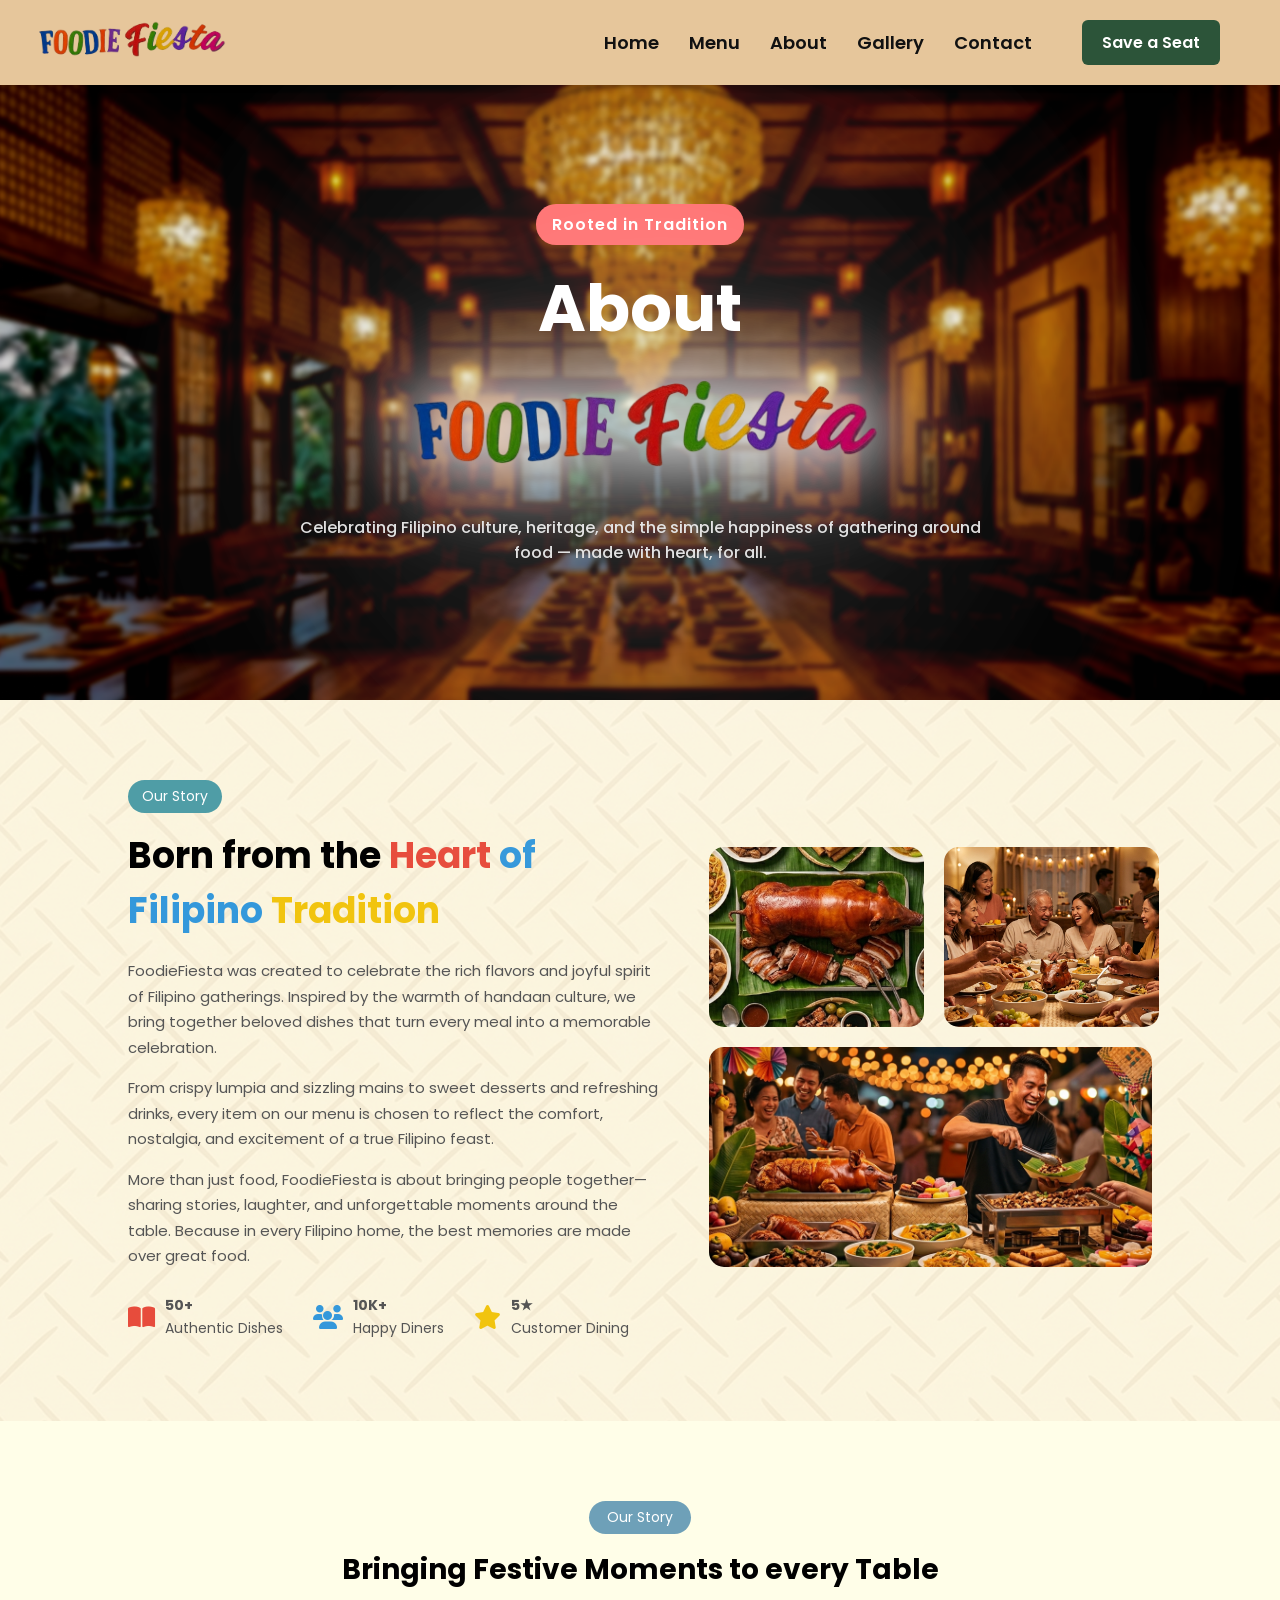
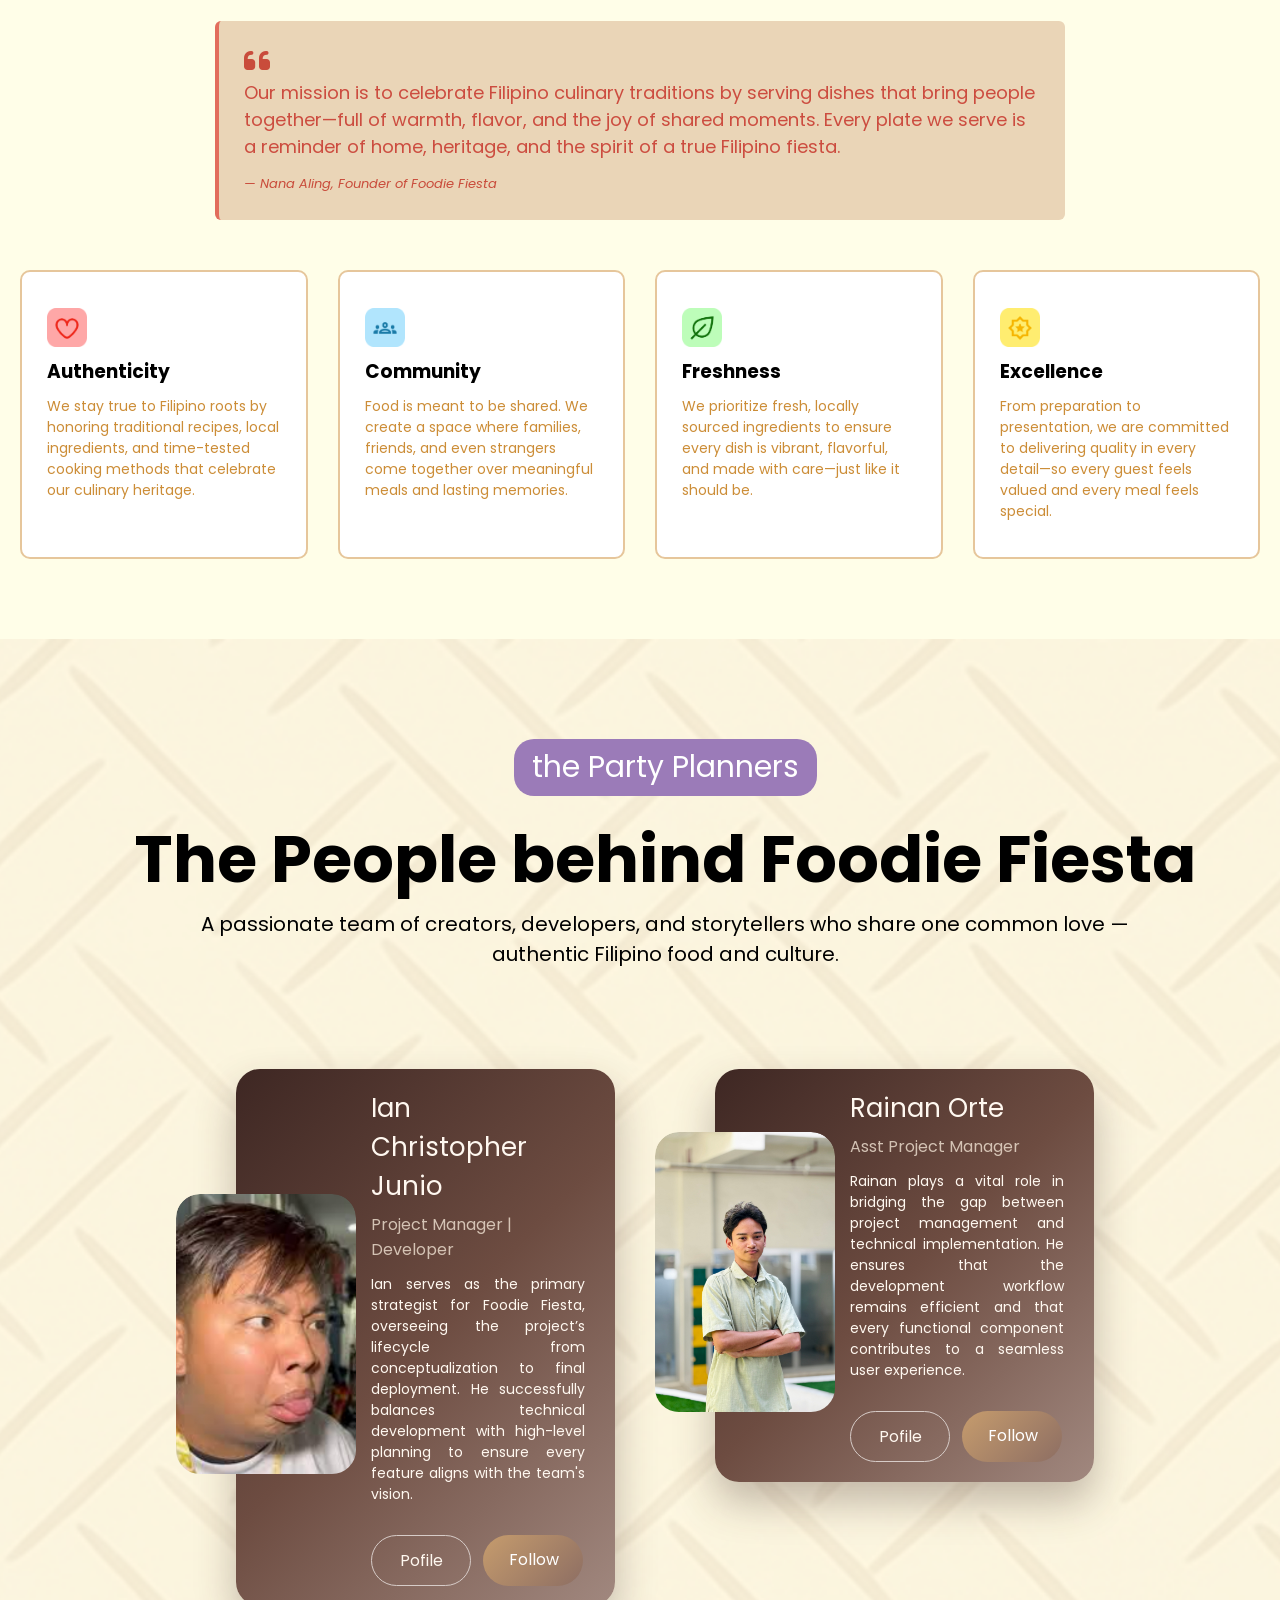
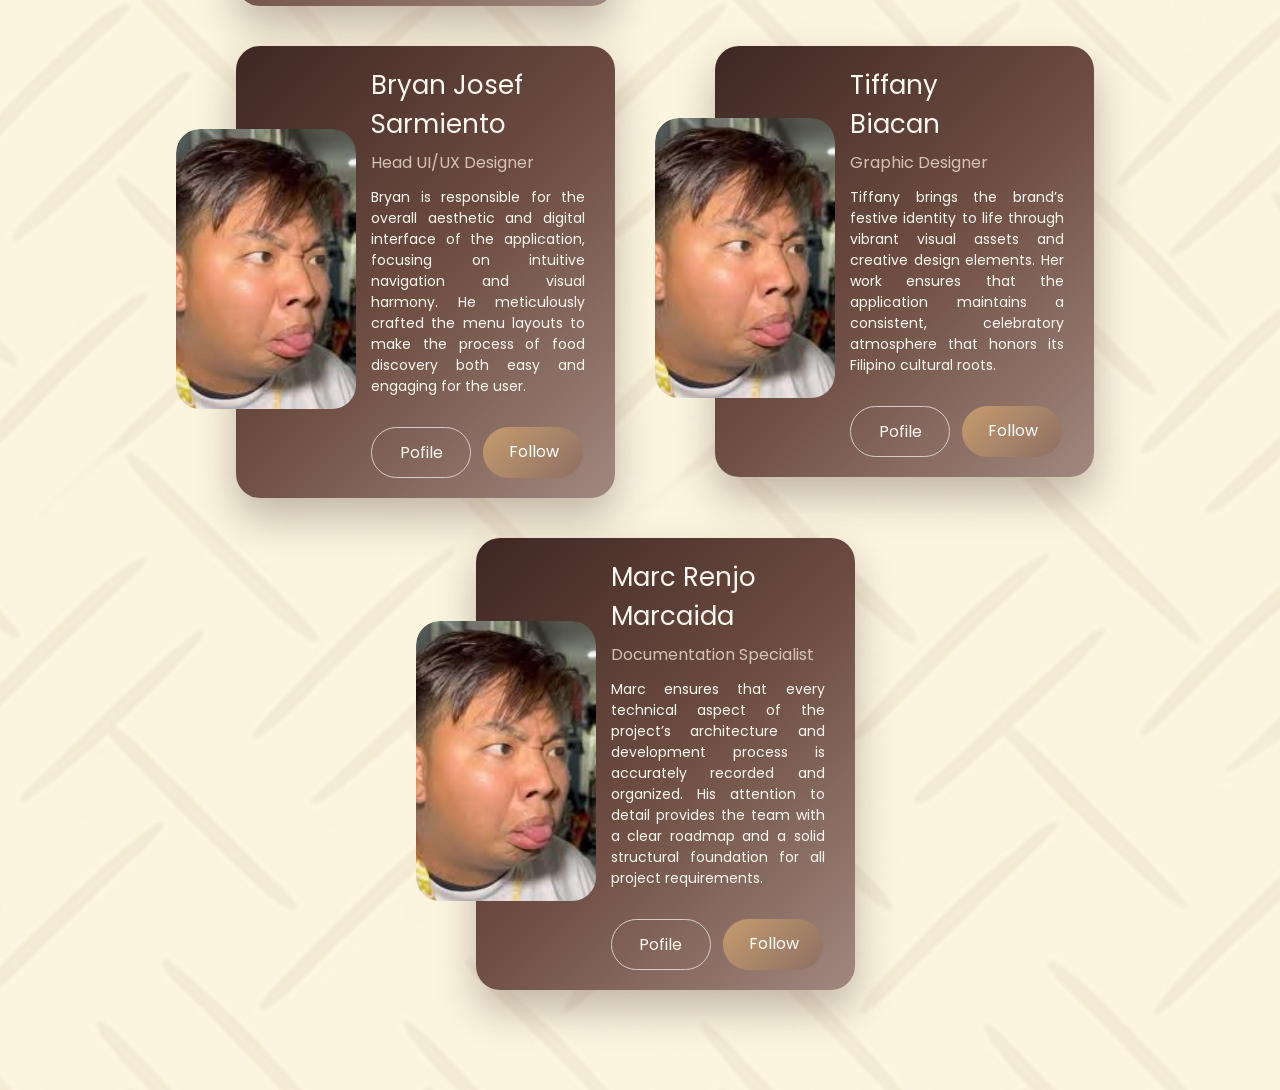
==== about.html @ 979d0d57 "add about section" ====
<!DOCTYPE html>
<html lang="en">
<head>
    <meta charset="UTF-8">
    <meta name="viewport" content="width=device-width, initial-scale=1.0">
    <link rel="stylesheet" href="styles.css">
    <link rel="stylesheet" href="about.css">
    <link href="https://fonts.googleapis.com/css2?family=Poppins:wght@400;600&display=swap" rel="stylesheet">
    <link rel="stylesheet" href="https://cdnjs.cloudflare.com/ajax/libs/font-awesome/6.5.0/css/all.min.css">
    <link rel="icon" type="image/png" href="assets/images/logo-icon.png">
    <title>About Us</title>
</head>
<body>

    <nav class="navbar">
        <div class="nav-container">

            <div class="nav-logo">
                <img src="assets/images/logo.png" alt="logo">
            </div>

            <input type="checkbox" id="menu-toggle-checkbox">
            <label for="menu-toggle-checkbox" class="menu-toggle"></label>

            <div class="nav-right">
                <ul class="nav-menu">
                    <li><a href="index.html#Home">Home</a></li>
                    <li><a href="index.html#Menu">Menu</a></li>
                    <li><a href="index.html#About">About</a></li>
                    <li><a href="index.html#Gallery">Gallery</a></li>
                    <li><a href="index.html#Reservation">Contact</a></li>
                </ul>

                <a href="#Reservation" class="nav-btn">Save a Seat</a>
            </div>

        </div>
    </nav>

    <section class="about-hero">
        <div class="about-hero-content">
            <span class="tag">Rooted in Tradition</span>
            <h1>About</h1>
            <img src="assets/images/logo.png" alt="Foodie Fiesta Logo">
            <p>
                Celebrating Filipino culture, heritage, and the simple happiness of gathering around food —
                made with heart, for all.
            </p>
        </div>
    </section>

    <section class="about-story">
            <div class="about-story-container">

                <div class="about-story-text">
                    <span class="about-story-badge">Our Story</span>
                    <h2>
                        Born from the 
                        <span class="red">Heart</span> 
                        <span class="blue">of Filipino</span> 
                        <span class="yellow">Tradition</span>
                    </h2>
                    <p>
                        FoodieFiesta was created to celebrate the rich flavors and joyful spirit of Filipino gatherings. Inspired by the warmth of handaan culture, we bring together beloved dishes that turn every meal into a memorable celebration.
                    </p>
                    <p>
                        From crispy lumpia and sizzling mains to sweet desserts and refreshing drinks, every item on our menu is chosen to reflect the comfort, nostalgia, and excitement of a true Filipino feast.
                    </p>
                    <p>
                        More than just food, FoodieFiesta is about bringing people together—sharing stories, laughter, and unforgettable moments around the table. Because in every Filipino home, the best memories are made over great food.
                    </p>
                    <div class="about-story-icon">

                        <div class="icon1">
                            <i class="fa-solid fa-book-open"></i>
                            <p><span>50+</span> Authentic Dishes</p>
                        </div>

                        <div class="icon2">
                            <i class="fa-solid fa-users"></i>
                            <p><span>10K+</span> Happy Diners</p>
                        </div>

                        <div class="icon3">
                            <i class="fa-solid fa-star"></i>
                            <p><span>5★</span> Customer Dining</p>
                        </div>
                    </div>
                </div>
                <div class="about-story-images">
                    <div class="img-top">
                        <img src="assets/images/about/about1.png" alt="About Image 1">
                        <img src="assets/images/about/about2.png" alt="About Image 2">
                    </div>

                    <div class="img-bottom">
                        <img src="assets/images/about/about3.png" alt="About Image 3">
                    </div>
                </div>

            </div>
        </section>


    <section class="about-mission">
        <div class="mission-container">
            <span class="mission-badge">Our Story</span>
            <h1>Bringing Festive Moments to every Table</h1>

            <div class="mission-quote">
                <i class="fa-solid fa-quote-left quote-icon"></i>
                <p>
                    Our mission is to celebrate Filipino culinary traditions by serving dishes that bring people together—full of warmth, flavor, and the joy of shared moments. Every plate we serve is a reminder of home, heritage, and the spirit of a true Filipino fiesta.
                </p>
                <span>— Nana Aling, Founder of Foodie Fiesta</span>
            </div>

            <div class="mission-box-container">
                <div class="mission-box">
                    <div> <img src="assets/images/about/learn_more/Heart-Icon.png" alt=""></div>
                    <h3>Authenticity</h3>
                    <p>We stay true to Filipino roots by honoring traditional recipes, local ingredients, and time-tested cooking methods that celebrate our culinary heritage.</p>
                </div>

                <div class="mission-box"> 
                    <div> <img src="assets/images/about/learn_more/CommunityIcon.png" alt=""></div>
                    <h3>Community</h3>
                    <p>Food is meant to be shared. We create a space where families, friends, and even strangers come together over meaningful meals and lasting memories.</p>
                </div>

                <div class="mission-box">
                    <div> <img src="assets/images/about/learn_more/FreshnessIcon.png" alt=""></div>
                    <h3>Freshness</h3>
                    <p>We prioritize fresh, locally sourced ingredients to ensure every dish is vibrant, flavorful, and made with care—just like it should be.</p>
                </div>

                <div class="mission-box">
                    <div> <img src="assets/images/about/learn_more/ExcellenceIcon.png" alt=""></div>
                    <h3>Excellence</h3>
                    <p>From preparation to presentation, we are committed to delivering quality in every detail—so every guest feels valued and every meal feels special.</p>
                </div>
            </div>
        </div>
    </section>


    <section class="team">
        <div class="team-container">
            <span class="team-tag">the Party Planners</span>
            <h1>The People behind Foodie Fiesta</h1>
            <p>A passionate team of creators, developers, and storytellers who share one common love — authentic Filipino food and culture.</p>
        </div>
        <div class="team-card-container">
            <div class="card">
                <div class="img-container">
                    <img src="assets/images/about/team/haha.png" alt="">
                </div>

                <div class="card-content">
                    <h2>Ian Christopher Junio</h2>
                    <h3>Project Manager | Developer</h3>
                    <p>
                        Ian serves as the primary strategist for Foodie Fiesta, overseeing the project’s lifecycle from conceptualization to final deployment. He successfully balances technical development with high-level planning to ensure every feature aligns with the team's vision.
                    </p>
                    <div class="buttons">
                        <a href="https://whoisiyann.github.io/Portfolio/" target="_blank">Pofile</a>
                        <a href="https://www.facebook.com/whoisiyann" target="_blank" class="primary">Follow</a>
                    </div>
                </div>
            </div>
            
            <div class="card">
                <div class="img-container">
                    <img src="assets/images/about/team/rainan.jpg" alt="">
                </div> 

                <div class="card-content">
                    <h2>Rainan Orte</h2>
                    <h3>Asst Project Manager </h3>
                    <p>
                        Rainan plays a vital role in bridging the gap between project management and technical implementation. He ensures that the development workflow remains efficient and that every functional component contributes to a seamless user experience.
                    </p>
                    <div class="buttons">
                        <a href="https://nanduck55.github.io/" target="_blank">Pofile</a>
                        <a href="https://www.facebook.com/rainan.orte.55" target="_blank" class="primary">Follow</a>
                    </div>
                </div>
            </div>

            <div class="card">
                <div class="img-container">
                    <img src="assets/images/about/team/haha.png" alt="">
                </div>

                <div class="card-content">
                    <h2>Bryan Josef Sarmiento</h2>
                    <h3>Head UI/UX Designer</h3>
                    <p>
                        Bryan is responsible for the overall aesthetic and digital interface of the application, focusing on intuitive navigation and visual harmony. He meticulously crafted the menu layouts to make the process of food discovery both easy and engaging for the user.
                    </p>
                    <div class="buttons">
                        <a href="">Pofile</a>
                        <a href="" class="primary">Follow</a>
                    </div>
                </div>
            </div>

            <div class="card">
                <div class="img-container">
                    <img src="assets/images/about/team/haha.png" alt="">
                </div>

                <div class="card-content">
                    <h2>Tiffany Biacan</h2>
                    <h3>Graphic Designer</h3>
                    <p>
                        Tiffany brings the brand’s festive identity to life through vibrant visual assets and creative design elements. Her work ensures that the application maintains a consistent, celebratory atmosphere that honors its Filipino cultural roots.
                    </p>
                    <div class="buttons">
                        <a href="">Pofile</a>
                        <a href="" class="primary">Follow</a>
                    </div>
                </div>
            </div>

            <div class="card">
                <div class="img-container">
                    <img src="assets/images/about/team/haha.png" alt="">
                </div>

                <div class="card-content">
                    <h2>Marc Renjo Marcaida</h2>
                    <h3>Documentation Specialist</h3>
                    <p>
                        Marc ensures that every technical aspect of the project’s architecture and development process is accurately recorded and organized. His attention to detail provides the team with a clear roadmap and a solid structural foundation for all project requirements.
                    </p>
                    <div class="buttons">
                        <a href="https://rnjwuu.github.io/Portfolio/" target="_blank">Pofile</a>
                        <a href="https://www.facebook.com/rnjwuu" target="_blank" class="primary">Follow</a>
                    </div>
                </div>
            </div>
        </div>
    </section>










</body>
</html>
---- styles.css ----
html {
    scroll-behavior: smooth;
}
section {
    scroll-margin-top: 80px; 
}

*{
    margin: 0;
    padding: 0;
    box-sizing: border-box;
    font-family: "Poppins", sans-serif;
}

body{
    background-color: #FFFEE8;
    padding-top: 70px;
    scroll-padding-top: 70px;
}
/* ---------------------------------------------- NAV */
.navbar{
    position: fixed;
    top: 0;
    left: 0;
    width: 100%;
    z-index: 1000;
    background-color: #E6C69B;
    display: flex;
    justify-content: space-between;
    align-items: center;
    padding: 20px 60px;
    box-shadow: 0 2px 6px rgba(0,0,0,0.1);
}

.nav-container {
    display: flex;
    justify-content: space-between;
    align-items: center;
    width: 100%;
    padding: 0 0 0 20px;
}

.nav-logo img {
    width: 200px;
    height: auto; 
    margin-left: -50px; 
}
.nav-right{
    display:flex;
    align-items:center;
    gap: 50px;
    margin-right: 0;
}   

.nav-menu{
    display:flex;
    list-style:none;
    gap:30px;
    margin:0;
    padding:0;
}

.nav-menu a{
    color: #111;
    font-size: large;
    font-weight: 600;
    text-decoration: none;
    padding-bottom: 4px;
    position: relative;
    transition: color 0.3s ease;
}

.nav-menu a::after {
    content: "";
    position: absolute;
    left: 0;
    bottom: 0;
    width: 100%;
    height: 5px; 
    background-color: green;
    border-radius: 5px;
    transform: scaleX(0);
    transform-origin: center;
    transition: transform 0.3s ease;
}

.nav-menu a:hover::after {
    transform: scaleX(1);
}


.nav-menu a:hover{
    color: #111;
}

.nav-btn{
    padding: 10px 20px;
    background: #2C5439;
    color: white;
    text-decoration: none;
    border-radius: 6px;
    font-weight: 600;
}

.nav-btn:hover{
    background:#1f3b29;
    transform:scale(1.05);
    transition: all 0.3s ease;
}


#menu-toggle-checkbox {
    display: none;
}

.close-btn {
    display: none;
}

.menu-toggle {
    display: none;
    font-size: 28px;
    cursor: pointer;
}

/* ---------------------------------------------- HERO SECTION*/

.hero{
    height:100vh;
    background-image: url("assets/images/hero_image.png");
    background-size:cover;
    background-position:center;

    display:flex;
    align-items:center;
    justify-content:flex-start;

    padding-left:80px;
    color:#111;
}

.hero-content{
    max-width:750px;
}

.hero h1{
    color: #4D372F;
    font-size:65px;
    margin-bottom:20px;
}

.hero p{
    color: #4D372F;
    font-size:25px;
    margin-bottom:30px;
    font-weight: 600;
}

.hero-btn{
    font-size:25px;
    padding:12px 30px;
    background:#2C5439;
    color:white;
    text-decoration:none;
    border-radius:10px;
    font-weight:600;
    display:inline-flex;
    align-items:center;
    gap:8px;
    transition: all 0.3s ease;
}

.hero-btn:hover{
    background:#1f3b29;
    transform: translateY(-4px);
    box-shadow: 0 6px 12px rgba(0,0,0,0.15);
}


.hero-btn1{
    font-size:25px;
    padding:12px 30px;
    background: transparent;
    color: #2C5439;
    border: 2px solid #2C5439;
    border-radius: 10px;
    font-weight:600;
    text-decoration:none;
    display:inline-flex;
    align-items:center;
    gap:8px;
    transition: all 0.4s ease;
    margin-left:15px; 
}

.hero-btn1:hover{
    background: rgba(255, 255, 255, 0.35);         
    color: #2C5439;
    box-shadow: 0 4px 12px rgba(0,0,0,0.1);
}


/* ---------------------------------------------- MENU SECTION*/
.menu-heading {
    font-size: 65px;
    text-align: center;
    margin-bottom: 10px;
    color: #4D372F;
}

.menu-des {
    font-size: 25px;
    text-align: center;
    margin-bottom: 40px;
    color: #4D372F;
    font-weight: 600;
}

.menu-content {
    display: flex;
    justify-content: center;
    align-items: center;
    height: auto;
    margin: 30px 0 25px 0;
    gap: 30px;
}

.menu-item {
    grid-template-columns: repeat(4, 1fr);
    gap: 25px;
}

.food-card {
    background-color: #F6E7C0;
    width: 100%;
    max-width: 400px;
    border-radius: 20px;
    overflow: hidden;
    box-shadow: 0 8px 16px rgba(0, 0, 0, 0.1);

    transition: transform 0.35s ease, box-shadow 0.35s ease;
}

.food-card:hover {
    transform: translateY(-10px);
    box-shadow: 0 12px 24px rgba(0, 0, 0, 0.2);
}

.food-image {
    overflow: hidden;
}

.food-image img {
    width: 100%;
    height: 250px;
    object-fit: cover;

    transition: transform 0.35s ease;
}

.food-card:hover .food-image img {
    transform: scale(1.05);
}


.food-content {
    padding: 0 20px 20px;
    color: #000000;
}

.food-name {
    font-size: 28px;
    font-weight: bold;
    margin: 5px 0;
}

.food-price {
    font-size: 22px;
    font-weight: 600;
    margin: 0;
}

.food-serving {
    font-size: 16px;
    margin: 0;
    font-weight: 500;
    line-height: 0.8;
}

.food-note {
    font-size: 13px;
    color: #444444;
    margin: 5px 0  5px;
    font-style: italic;
}

.food-description {
    font-size: 16px;
    line-height: 1.5;
    margin: 0 0 5px 0;
}

.food-allergens,
.food-places {
    margin-bottom: 20px;
}

.food-allergens {
    line-height: 0.5;
}

.food-allergens h3,
.food-places h3 {
    font-size: 16px;
    font-weight: bold;
    margin: 15px 0;
}

.food-allergens p,
.food-places p {
    font-size: 15px;
}

.food-places p {
    display: flex;
    align-items: flex-start;
    gap: 8px;
    margin-bottom: 8px;
}

.food-places i {
    color: #D9534F;
    margin-top: 4px;
    font-size: 14px;
}

.order-btn {
    width: 100%;
    background-color: #2C5439;
    color: white;
    border: none;
    padding: 12px;
    border-radius: 10px;
    font-size: 18px;
    font-weight: bold;
    cursor: pointer;
    transition: background-color 0.3s ease;
}

.order-btn:hover {
    background-color: #23432d;
}

.food-content  i {
    margin-left: 10px;
}

.menu-tabs input {
    display: none;
}

.menu-buttons {
    display: flex;
    justify-content: center;
    gap: 30px;
    margin-bottom: 0px;
}

.menu-buttons label {
    padding: 10px 20px;
    width: 300px;
    font-size: 30px;
    text-align: center;
    background: #eee;
    cursor: pointer;
    border-radius: 10px;
    font-weight: 600;
    border :1px solid #000000;
}

.menu-buttons label:hover {
    background: #ddd;
}

/* ACTIVE BUTTON */
#pika:checked ~ .menu-buttons label[for="pika"] {
    color: black;
    background-image: url("assets/images/menu-btn-bg/pika-pika-btn-bg.png");
    background-size: cover;  
    border: none; 
}
#main:checked ~ .menu-buttons label[for="main"] {
    color: black;
    background-image: url("assets/images/menu-btn-bg/main-course-btn-bg.png");
    background-size: cover;
    border: none; 
}

#dessert:checked ~ .menu-buttons label[for="dessert"] {
    color: black;
    background-image: url("assets/images/menu-btn-bg/desserts-btn-bg.png");
    background-size: cover;
    border: none; 
}


#drinks:checked ~ .menu-buttons label[for="drinks"] {
    color: black;
    background-image: url("assets/images/menu-btn-bg/drinks-btn-bg.png");
    background-size: cover;
    border: none;    
}

.menu-item {
    display: none;
}

/* SHOW ACTIVE */
#pika:checked ~ .menu-content .pika,
#main:checked ~ .menu-content .main,
#dessert:checked ~ .menu-content .dessert,
#drinks:checked ~ .menu-content .drinks {
    display: grid;
}

.view-menu-btn {
    display: block;
    margin: 0px auto 0;
    padding: 12px 30px;
    background: transparent;
    color: rgb(8, 8, 8);
    text-decoration: none;
    border-radius: 20px;
    font-weight: 600;
    font-size: 18px;
    transition: all 0.3s ease;
}

.view-menu-btn:hover {
    background: rgba(0, 0, 0, 0.788);         
    color: #ffffff;
    box-shadow: 0 4px 12px rgba(0,0,0,0.1);
}



/* ---------------------------------------------- PACKAGES SECTION*/

.packages {
    text-align: center;
    padding: 40px 20px;
    background-color: #5B401E;
    margin-top: 30px;

    position: relative;
    overflow: hidden;
}


.flag {
    position: absolute;
    top: 0;
    left: 50%;
    transform: translateX(-50%);
    z-index: 0;
    pointer-events: none;
}
.flag img {
    width: 2200px;
    height: auto;
}


.packages-heading {
    font-size: 65px;
    text-align: center;
    margin: 100px 0 0 0;
    color: #fff;
}

.packages-description {
    font-size: 25px;
    text-align: center;
    margin: 0 0 40px 0;
    color: #fff;
    font-weight: 500;
}

.packages-container {
    display: flex;
    justify-content: center;
    gap: 25px;
    flex-wrap: wrap;
    padding-bottom: 50px;
}


.packages-card {
    background: #F6E7C0;
    width: 500px;
    height: 780px;
    border-radius: 12px;
    overflow: hidden;
    box-shadow: 0 4px 15px rgba(0,0,0,0.1);
    transition: 0.3s;

    display: flex;
    flex-direction: column;
}

.packages-card:hover {
    transform: translateY(-5px);
}

.packages-image {
    overflow: hidden;
}

.packages-image img {
    width: 100%;
    height: 250px;
    object-fit: cover;
    transition: transform 0.4s ease;
}


.packages-card:hover .packages-image img {
    transform: scale(1.1);
}


.packages-content {
    padding: 10px 20px 20px 20px;
    text-align: left;
    color: black;

    display: flex;
    flex-direction: column;
    flex-grow: 1; 
}

.packages-name {
    font-size: 22px;
    margin:  0;
}

.packages-tag {
    font-size: 14px;
    color: #4E4E4E;
    margin-top: 0;
    margin-bottom: 10px;
}


.packages-features {
    list-style: none;
    padding: 0;
    margin-bottom: 15px;
    margin-top: 0;
    font-size: 15px;
}

.packages-features li {
    margin-bottom: 0px;

}

.packages-price {
    font-size: 22px;
    font-weight: bold;
    color: black;
    margin: 0;
}

.packages-note {
    font-size: 12px;
    color: #4E4E4E;
    margin-top: 0;
}

.inclusions-title {
    font-weight: bold;
    margin-top: 15px;
    margin-bottom: 0;
}

.inclusions-list {
    padding-left: 18px;
    font-size: 14px;
    margin-top: 5px;
}

.order-btn {
    width: 100%;
    padding: 12px;
    background: #2C5439;
    color: white;
    border: none;
    border-radius: 8px;
    margin-top: auto;
    cursor: pointer;
    font-size: 18px;
    font-weight: bold;
    transition: 0.3s;
}

.order-btn:hover {
    background: #23432d;
}

.order-btn i {
    margin-left: 8px;
}




/* ================= MOBILE RESPONSIVE PACKAGES ================= */
@media (max-width: 768px) {

    .packages {
        padding: 40px 15px;
    }

    .flag img {
        width: 700px;
        height: auto;
    }

    .packages-heading {
        font-size: 32px;
        margin-top: 20px;
        text-align: center;
    }

    .packages-description {
        font-size: 16px;
        text-align: center;
        padding: 0 10px;
    }

    /* STACK CARDS */
    .packages-container {
        flex-direction: column;
        align-items: center;
        gap: 20px;
    }

    /* CARD FIX */
    .packages-card {
        width: 100%;
        max-width: auto;
        height: auto; /* IMPORTANT */
    }

    /* IMAGE */
    .packages-image img {
        height: 200px;
    }

    /* TEXT SCALE DOWN */
    .packages-name {
        font-size: 22px;
        text-align: left;
    }

    .packages-tag {
        font-size: 13px;
        text-align: left;
    }

    .packages-price {
        font-size: 20px;
        text-align: left;
    }

    .packages-note {
        text-align: left;
    }

    .inclusions-title {
        text-align: left;
    }

    .packages-features {
        font-size: 14px;
        text-align: left;
    }

    .inclusions-list {
        font-size: 13px;
    }

    .order-btn {
        font-size: 10px;
        margin-top: 10px;
    }
}














/* ---------------------------------------------- ABOUT SECTION*/

.about {
    background: #f5ecd7;
    padding: 120px 10%;
    background-image: url('assets/images/about/Banig.png');
}

.about-container {
    display: flex;
    align-items: center;
    justify-content: space-between;
    gap: 40px;
}

/* LEFT SIDE */
.about-text {
    flex: 1;
}

.about-badge {
    background: #6ea4b4;
    color: white;
    padding: 6px 12px;
    border-radius: 20px;
    font-size: 14px;
}

.about-text h2 {
    font-size: 40px;
    margin: 20px 0;
    color: #4D372F;
}

.about-text p {
    font-size: 18px;
    line-height: 1.6;
    margin-bottom: 15px;
    color: #000000;
}


.about-btn {
    display: inline-flex;
    align-items: center;
    justify-content: left;
    gap: 10px;

    width: 290px;
    padding: 15px 40px;
    font-weight: 600;

    border: 2px solid black;
    border-radius: 30px;

    background: transparent;
    color: black;
    text-decoration: none;

    transition: 0.3s ease;
}

.about-btn:hover {
    background: black;
    color: white;
}

.about-btn a {
    color: rgb(0, 0, 0);
    font-size: 20px;
    font-weight: 600;
    text-decoration: none;
}

.about-btn:hover a {
    color: white;
}

.about-btn i {
    margin-left: 10px;
    transition: transform 0.3s ease;
}

.about-btn:hover i {
    transform: translateX(8px);
}


/* RIGHT SIDE */
.about-images {
    flex: 1;
    display: flex;
    flex-direction: column;
    gap: 15px;
}

.img-top {
    display: flex;
    gap: 15px;
}

.img-top img {
    width: 49%;
    border-radius: 12px;
    object-fit: cover;
    transition: transform 0.4s ease;
}

.img-top img:hover {
    transform: scale(1.05);
}

.img-bottom img {
    width: 100%;
    height: 300px;
    border-radius: 12px;
    object-fit: cover;
    transition: transform 0.4s ease;
}

.img-bottom img:hover {
    transform: scale(1.05);
}




/* ---------------------------------------------- GALLERY SECTION*/

.gallery {
    background-color: #523524;
    padding-top: 100px;
}

.gallery-container {
    display: flex;
    flex-direction: column;
    justify-content: center;
    align-items: center;
    text-align: center;

    max-width: 1800px;   /* limit width */
    width: 100%;
    margin: 0 auto;      /* center */
    padding: 0 20px;     /* space sa sides para hindi dikit */
}

.gallery-heading {
    font-size: 65px;
    color: white;
    margin-bottom: 20px;
}

.gallery-description {
    font-size: 20px;
    color: white;
    max-width: 600px;
    margin-bottom: 40px;
}

.gallery-container .box {
    display: flex;
    flex-direction: row;

        justify-content: center; /* instead of space-between */
    gap: 20px;               /* spacing between columns */
    width: 100%;
}

.gallery-container .box .dream {
    display: flex;
    flex-direction: column;
    width: 32.5%;
}

.gallery-container .box .dream img {
    width: 100%;
    padding-bottom: 15px;
    border-radius: 5px;
}


.gallery-btn {
    margin: 40px 0 70px 0;
    background: transparent;
    padding: 15px 40px;
    border: solid 2px white;
    border-radius: 30px;
    transition: all 0.3s ease;
}

.gallery-btn:hover {
    background:#1f3b29;
    transform: translateY(-4px);
    box-shadow: 0 6px 12px rgba(0,0,0,0.15);
}

.gallery-btn a {
    color: white;
    font-size: 1.2rem;
    font-weight: 600;
    text-decoration: none;
}
.gallery-btn i {
    padding-right: 10px;
}

.img-box {
    position: relative;
    overflow: hidden;
    border-radius: 5px;
    margin-bottom: 15px;
}

.img-box img {
    width: 100%;
    display: block;
    transition: transform 0.4s ease;
}

.img-box:hover img {
    transform: scale(1.1);
    filter: blur(1px);
}

.overlay {
    position: absolute;
    bottom: 0;
    left: 0;
    width: 100%;
    
    color: white;
    text-align: left;
    padding: 0 0 20px 30px;
    font-size: 18px;
    font-weight: 600;

    opacity: 0;
    transition: opacity 0.3s ease;

    z-index: 2;
}

.img-box:hover .overlay {
    opacity: 1;
}








/* ---------------------------------------------- RESERVATION SECTION*/

.reservation-section{
    display: flex;
    gap: 40px;
    padding: 60px;
    align-items: flex-start;
}

/* LEFT SIDE */
.form-box{
    flex: 1;
}

.tag{
    color: #ff5a3c;
    font-size: 15px;
    font-weight: 600;
    letter-spacing: 1px;
}

.form-box h1{
    font-size: 42px;
    margin: 10px 0;
}

.subtitle{
    color: #666;
    font-weight: 600;
    margin-bottom: 25px;
}

/* form */
form{
    display: flex;
    flex-direction: column;
    gap: 15px;
}

.row{
    display: flex;
    gap: 15px;
}

input, textarea{
    width: 100%;
    padding: 14px;
    border: 1px solid #ddd;
    border-radius: 10px;
    outline: none;
}

textarea{
    height: 120px;
    resize: none;
}

.reservation-btn{
    margin-top: 10px;
    padding: 15px;
    border: none;
    border-radius: 50px;
    background: #2C5439;
    font-size: large;
    color: white;
    font-weight: 600;
    cursor: pointer;
    transition: 0.3s;
}

.reservation-btn:hover{
    transform: translateY(-3px);
}

/* RIGHT SIDE */
.info-box{
    flex: 1;
    background: white;
    border-radius: 20px;
    overflow: hidden;
    box-shadow: 0 10px 25px rgba(0,0,0,0.1);
}

.image-box img{
    width: 100%;
    height: 220px;
    object-fit: cover;
}

.info-content{
    padding: 20px;
}

.info-content h2{
    margin-bottom: 15px;
}

.info-item{
    margin-bottom: 15px;
}

.info-item h3{
    font-size: 18px;
    margin-bottom: 5px;
}

.info-item p{
    font-size: 15px;
    color: #555;
}

.info-item i {
    color: rgb(189, 42, 42);
    font-size: 20px;
    margin-right: 8px;
}

.highlight{
    color: #e07a5f;
    font-weight: 600;
}




/* ---------------------------------------------- FOOTER SECTION*/
.site-footer {
    background: #3f2d16;
    color: #f1e4cc;
    padding: 60px 80px 20px;
}

.footer-container {
    display: grid;
    grid-template-columns: repeat(4, 1fr);
    gap: 40px;
}

.footer-column img {
    width: 200px;
    height: auto;
}

.footer-column h2{
    font-size: 18px;
    color: #fff;
    margin: 0;
}

.footer-column p {
    font-size: 14px;
    margin: 15px 0;
    line-height: 1.6;
    color: #fff;
}

.footer-column i {
    padding-right: 10px;
}

.footer-column h3 {
    font-size: 18px;
    letter-spacing: 1px;
    margin-bottom: 15px;
    color: #fff;
}

.footer-column ul {
    list-style: none;
    padding: 0;
}

.footer-column ul li {
    margin-bottom: 10px;
}

.footer-column ul li a {
    text-decoration: none;
    color: #fff;
    transition: 0.3s;
}

.footer-column ul li a:hover {
    color: #ffd88b;
    padding-left: 5px;
}



/* BRAND */
.brand h2 {
    font-size: 22px;
    color: #fff;
}

.logo-dot {
    color: #ff3b30;
    margin-right: 8px;
}

.brand p {
    font-size: 14px;
    margin: 15px 0;
    line-height: 1.6;
}

/* SOCIAL */
.social-links {
    display: flex;
    gap: 12px;
    align-items: center;
}

.social-links a {
    color: #f1e4cc;
    background: rgba(255,255,255,0.1);
    padding: 5px 5px 5px 15px;
    border-radius: 8px;
    font-size: 25px;
    display: inline-block;
    transition: transform 0.3s ease;
}

.social-links a:hover {
    background: rgba(255,255,255,0.25);
    transform: translateY(-8px);
}

.subscribe-box {
    display: flex;
    margin-top: 10px;
}

.subscribe-box input {
    flex: 1;
    padding: 10px;
    border-radius: 20px;
    border: 1px solid #fff;
    background: transparent; 
    color: #fff;
    outline: none;
    
}

.subscribe-box input::placeholder {
    color: rgba(255, 255, 255, 0.7);
}


.subscribe-box .footer-btn {
    padding: 10px 20px;
    margin-left: 10px;
    border: none;
    background: #2C5439;
    color: white;
    border-radius: 20px;
    cursor: pointer;
}

.subscribe-box .footer-btn:hover {
    background: #e22d23;
}

/* BOTTOM */
.footer-bottom {
    margin-top: 50px;
    padding-top: 20px;
    border-top: 1px solid rgba(255,255,255,0.3);

    display: flex;
    justify-content: space-between;
    align-items: center;

    font-size: 14px;
    color: #fff;
}

.footer-links {
    display: flex;
    gap: 20px;
}

.footer-links a {
    text-decoration: none;
    color: #fff;
    opacity: 0.8;
    transition: 0.3s;
}

.footer-links a:hover {
    opacity: 1;
    text-decoration: underline;
}


.back-to-top-btn {
    margin-top: 30px;
    background-color: transparent;
    color: #f1e4cc;
    border: 2px solid #f1e4cc;
    padding: 12px 24px;
    border-radius: 50px;
    cursor: pointer;
    font-weight: 600;
    font-size: 16px;
    transition: all 0.3s ease;
    display: flex;
    align-items: center;
    gap: 8px;
}

.back-to-top-btn:hover {
    background-color: rgba(241, 228, 204, 0.1);
    border-color: #fff;
    color: #fff;
    transform: translateY(-3px);
}







@media (max-width: 768px) {

/* --------------------------- NAV MOBILE --------------------------- */

    .menu-toggle {
        position: fixed;
        top: 25px;
        right: 20px;
        display: block;
        font-size: 28px;
        cursor: pointer;
        z-index: 1500;
        color: #2C5439;
        user-select: none;
    }


    .menu-toggle::before {
        content: "☰";
        display: inline-block;
        transition: transform 0.3s ease;
    }

    #menu-toggle-checkbox:checked + .menu-toggle::before {
        content: "✕";
        transform: rotate(180deg);
    }


    .nav-logo {
        margin-left: 40px;
    }


    .navbar {
        padding: 20px 20px;
    }

    .nav-container {
        padding: 0 0px;
    }
        
    .nav-right {
        position: fixed;
        top: 0;
        right: -100%;
        width: 80%;
        height: 100vh;
        background: #E6C69B;
        border: solid 1px #242424;
        flex-direction: column;
        align-items: flex-start;
        padding: 30px 20px;
        gap: 20px;
        transition: right 0.3s ease;
        z-index: 1000;
        border-top-left-radius: 20px;
        border-bottom-left-radius: 20px;

    }



    .close-btn {
        align-self: flex-end;
        font-size: 24px;
        cursor: pointer;
        margin-bottom: 10px;
    }


    .nav-menu {
        flex-direction: column;
        width: 100%;
        gap: 10px;
        margin-top: 40px;
    }

    .nav-menu li {
        width: 100%;
        padding: 5px 0;
    }


    .nav-menu a::after {
        display: none;
    }



    .nav-btn {
        width: 100%;
        text-align: center;
        padding: 10px;
        border-radius: 30px;
        margin-top: 20px;
        font-size: 15px;
    }


    #menu-toggle-checkbox:checked ~ .nav-right {
        right: 0;
    }




    /* --------------------------- HERO MOBILE --------------------------- */
    .hero {
        height: 103vh;
        padding-left: 20px;
        justify-content: flex-start;
        align-items: flex-start;
        position: relative;
    }

    .hero-content {
        position: absolute;
        top: 50%;
        left: 20px;
        transform: translateY(-50%);
        width: 90%;
        max-width: 200px;
        text-align: left;
    }

    .hero h1 {
        font-size: 32px;
        text-align: left;
    }

    .hero p {
        font-size: 18px;
        text-align: left;
    }

    .hero-btn {
        font-size: 18px;
        padding: 10px 20px;
    }

    .hero-btn1 {
        margin: 10px 0 0 0;
        font-size: 18px;
        padding: 10px 0 10px 10px;
        width: 100%;
    }

    h1 {
        font-size: 30px;
        margin-left: 0;
        text-align: center;
    }

    p {
        font-size: 18px ;
        margin-left: 0;
        text-align: center;
    }

/* ----------------------- MENU MOBILE --------------------- */

    .menu {
        padding-top: 0;
    }

    .menu-heading {
        font-size: 32px;
        padding: 0 15px;
    }

    .menu-des {
        font-size: 16px;
        padding: 0 20px;
        margin-bottom: 25px;
    }

    .menu-buttons {
        display: grid;
        grid-template-columns: repeat(2, 1fr);
        gap: 10px;
        padding: 0 15px;
        justify-items: center;
    }

    .menu-buttons label {
        width: 100%;
        max-width: 160px;
        font-size: 14px;
        padding: 10px;
        border-radius: 12px;
    }


    .menu-content {
        flex-direction: column;
        padding: 0 15px;
    }

    .menu-item {
        grid-template-columns: 1fr;
        gap: 20px;
        width: 100%;
    }

    .food-card {
        max-width: 100%;
    }

    .food-image img {
        height: 200px;
    }

    .food-name {
        text-align: left;
        font-size: 20px;
    }

    .food-price {
        text-align: left;
        font-size: 18px;
    }

    .food-serving {
        text-align: left;
        font-size: 10px;
    }


    .food-note {
        text-align: left;
        font-size: 12px;
    }

    .food-description {
        text-align: left;
        font-size: 14px;
    }

    .food-allergens p {
        text-align: left;
    }

    .food-places h3{
        margin-bottom: 0;
    }

    .food-places p{
        text-align: left;
        font-size: 12px;
    }

    .order-btn {
        font-size: 16px;
    }

    .view-menu-btn {
        width: 90%;
        font-size: 16px;
    }


    .menu-tabs {
        width: 100%;
    }

    .menu-buttons {
        display: grid;
        grid-template-columns: repeat(2, 1fr);
        gap: 10px;
        padding: 0 15px;
    }

    .menu-buttons label {
        width: 100%;
        font-size: 14px;
        padding: 12px 8px;
        border-radius: 10px;
        text-align: center;
    }

    .menu-content {
        width: 100%;
    }

    #pika:checked ~ .menu-content .pika,
    #main:checked ~ .menu-content .main,
    #dessert:checked ~ .menu-content .dessert,
    #drinks:checked ~ .menu-content .drinks {
        display: grid;
        grid-template-columns: 1fr;
        gap: 15px;
    }

    .menu-item {
        display: none;
    }

    .food-card {
        max-width: 100%;
    }

    .food-image img {
        height: 180px;
    }




    /* ---------------- PACKAGES MOBILE ---------------- */

    .packages {
        padding: 40px 15px;
    }

    .flag img {
        width: 700px;
        height: auto;
    }

    .packages-heading {
        font-size: 32px;
        margin-top: 20px;
        text-align: center;
    }

    .packages-description {
        font-size: 16px;
        text-align: center;
        padding: 0 10px;
    }

    .packages-container {
        flex-direction: column;
        align-items: center;
        gap: 20px;
    }


    .packages-card {
        width: 100%;
        max-width: auto;
        height: auto;
    }


    .packages-image img {
        height: 200px;
    }

    .packages-name {
        font-size: 22px;
        text-align: left;
    }

    .packages-tag {
        font-size: 13px;
        text-align: left;
    }

    .packages-price {
        font-size: 20px;
        text-align: left;
    }

    .packages-note {
        text-align: left;
    }

    .inclusions-title {
        text-align: left;
    }

    .packages-features {
        font-size: 14px;
        text-align: left;
    }

    .inclusions-list {
        font-size: 13px;
    }

    .order-btn {
        font-size: 10px;
        margin-top: 10px;
    }




    /* ---------------- ABOUT MOBILE---------------- */

    .about {
        padding: 80px 20px;
        background-size: cover;
        background-position: center;
    }

    .about-container {
        flex-direction: column;
        gap: 30px;
        text-align: center;
    }

    .about-text h2 {
        font-size: 28px;
    }

    .about-text p {
        font-size: 16px;
    }

    .about-images {
        width: 100%;
    }

    .img-top {
        display: grid;
        grid-template-columns: repeat(2, 1fr);
        gap: 10px;
    }

    .img-top img {
        width: 100%;
        height: 100px;
        object-fit: cover;
    }

    .img-bottom img {
        width: 100%;
        height: 150px;
        object-fit: cover;
    }





    /* ---------------- GALLERY MOBILE ---------------- */


    .gallery-container {
        padding: 0 15px;
    }

    .gallery-container .box {
        display: grid;
        grid-template-columns: repeat(3, 1fr);
        gap: 10px;
        align-items: start;
    }

    .gallery-container .box .dream {
        width: 100%;
        margin: 0;
        padding: 0;
        
    }

    .gallery-container .box .img-box {
        margin-bottom: 0; 
        display: block;
    }

    .gallery-container .box img {
        width: 100%;
        display: block;
        object-fit: cover;
    }

    .gallery-heading {
        font-size: 35px;
        color: white;
        margin: 10px 0 0 0;
    }

    .gallery-description {
        font-size: 15px;
        color: white;
        max-width: 350px;
        margin-bottom: 40px;
    }

    .gallery-btn {
        margin: 40px 0 50px 0;
        background: transparent;
        padding: 15px 40px;
        border: solid 2px white;
        border-radius: 30px;
        transition: all 0.3s ease;
    }

    .gallery-btn a {
        color: white;
        font-size: 12px;
        font-weight: 600;
        text-decoration: none;
    }

    .overlay {
        font-size: 10px;
        font-weight: 600;
    }


    /* ---------------- RESERVATION MOBILE ---------------- */

    .reservation-section {
        flex-direction: column;
        padding: 25px 15px;
        gap: 25px;
        margin-top: 20px;
    }


    .form-box h1 {
        font-size: 28px;
        text-align: center;
    }

    .tag,
    .subtitle {
        text-align: center;
        display: block;
    }


    .row {
        flex-direction: column;
        gap: 10px;
    }

    input,
    textarea {
        font-size: 14px;
        padding: 12px;
    }

    textarea {
        height: 100px;
    }

    .reservation-btn {
        width: 100%;
        font-size: 16px;
    }

    .info-box {
        width: 100%;
    }

    .image-box img {
        height: 180px;
    }

    .info-content h2 {
        text-align: center;
        font-size: 22px;
    }

    .info-item h3 {
        font-size: 16px;
    }

    .info-item p {
        text-align: left;
        font-size: 14px;
    }

    .highlight {
        font-size: 14px;
    }

    /* ---------------- FOOTER MOBILE---------------- */

    .footer-container {
        grid-template-columns: 1fr; 
        gap: 30px;
        text-align: center;
    }

    .footer-column img {
        margin: 0 auto;
    }

    .social-links {
        justify-content: center;
    }

    .subscribe-box {
        flex-direction: column;
        gap: 10px;
    }

    .subscribe-box input {
        border-radius: 20px;
        width: 100%;
    }

    .subscribe-box .footer-btn  {
        border-radius: 20px;
        width: 100%;
        margin: auto;
    }

    .footer-bottom {
        flex-direction: column;
        gap: 10px;
        text-align: center;
    }

    .footer-links {
        justify-content: center;
        flex-wrap: wrap;
        gap: 15px;
    }

    .back-to-top-btn {
        align-items: center;
        margin: 50px auto 0;
    }

}
---- about.css ----
*{
    margin: 0;
    padding: 0;
    box-sizing: border-box;
    font-family: "Poppins", sans-serif;
}

/*------------------------------ ABOUT HERO   */

.about-hero {
    position: relative;
    height: 70vh;
    background: url("assets/images/about/learn_more/AboutOpeningImage.png") center/cover no-repeat;
    display: flex;
    justify-content: center;
    align-items: center;
    text-align: center;
    color: #fff;
}

.about-hero-content {
    position: relative;
    max-width: 750px;
    padding: 20px;
}

.about-hero-content .tag {
    display: inline-block;
    background: #ff6b6b;
    color: #fff;
    padding: 8px 16px;
    border-radius: 20px;
    font-size: 16px;
    font-weight: 600;
    margin-bottom: 15px;
}

.about-hero-content h1 {
    font-size: 65px;
    font-weight: bold;
    margin-bottom: 10px;
}


.about-hero-content img {
    width: 500px;
    margin: 10px 0;
    filter:
        drop-shadow(0px 0px 181.171px #FFFFFF) 
        drop-shadow(0px 0px 51.7632px #FFFFFF) 
        drop-shadow(0px 0px 25.8816px #FFFFFF);
}

.about-hero-content p {
    margin-top: 30px;
    font-size: 16px;
    line-height: 1.6;
    color: #ddd;
    font-weight: 500;
}

/*------------------------------ ABOUT STORY SECTION   */
.about-story {
    padding: 80px 10%;
    background: url('assets/images/about/learn_more/Banig.png')center/cover no-repeat;
}
.about-story-container {
    display: grid;
    grid-template-columns: 1.2fr 1fr;
    gap: 50px;
    align-items: center;
}

.about-story-text span.about-story-badge {
    background: #4f9da6;
    color: #fff;
    padding: 6px 14px;
    border-radius: 20px;
    font-size: 14px;
    display: inline-block;
    margin-bottom: 15px;
}

.about-story-text h2 {
    font-size: 36px;
    font-weight: 700;
    margin-bottom: 20px;
}

.red {
    color: #e74c3c;
}

.blue {
    color: #3498db;
}

.yellow {
    color: #f1c40f;
}

.about-story-text p {
    font-size: 15px;
    color: #555;
    line-height: 1.7;
    margin-bottom: 15px;
}

.about-story-icon {
    display: flex;
    gap: 30px;
    margin-top: 25px;
}

.about-story-icon div {
    display: flex;
    align-items: center;
    gap: 10px;
}

.about-story-icon i {
    font-size: 24px;
}

.about-story-icon .icon1 i {
    color: #e74c3c;
}

.about-story-icon .icon2 i {
    color: #3498db;
}

.about-story-icon .icon3 i {
    color: #f1c40f;
}

.about-story-icon p {
    margin: 0;
    font-size: 14px;
}

.about-story-icon span {
    display: block;
    font-weight: bold;
}

/* RIGHT IMAGES */
.about-story-images {
    display: flex;
    flex-direction: column;
    gap: 20px;
}

.img-top {
    display: flex;
    gap: 20px;
}

.img-top img {
    width: 48.5%;
    height: 180px;
    object-fit: cover;
    border-radius: 15px;
}

.img-bottom img {
    width: 100%;
    height: 220px;
    object-fit: cover;
    border-radius: 15px;
}

/* ---------------------------------------------- */

.about-mission {
    background-color: #FFFEE8;
    padding: 80px 20px;
    text-align: center;
}

.mission-container {
    max-width: 1300px;
    margin: auto;
}

.mission-badge {
    background: #6ea0b8;
    color: white;
    padding: 6px 18px;
    border-radius: 20px;
    font-size: 14px;
    display: inline-block;
    margin-bottom: 15px;
}

.mission-container h1 {
    font-size: 28px;
    margin-bottom: 30px;
}


.mission-quote {
    background: #ead5b7;
    padding: 25px;
    border-left: 4px solid #e26d5c;
    max-width: 850px;
    margin: 0 auto 50px;
    text-align: left;
    color: #c94c3b;
    border-radius: 6px;
}

.mission-quote .quote-icon {
    font-size: 30px;
}


.mission-quote p {
    margin-bottom: 10px;
    color: #CC4C3F;
    font-size: 18px;
}

.mission-quote span {
    font-style: italic;
    font-size: 13px;
}


.mission-box-container {
    display: grid;
    grid-template-columns: repeat(4, 1fr);
    gap: 30px;
}


.mission-box {
    background: #ffffff;
    padding: 35px 25px;
    border-radius: 10px;
    text-align: left;
    transition: 0.3s;
    border: solid 2px #E6C69B;
}

.mission-box:hover {
    transform: translateY(-5px);
}

.mission-box div {
    margin-bottom: 10px;
}

.mission-box img {
    width: 40px;
    height: 40px;
    object-fit: contain;
    display: block;
}

.mission-box h3 {
    margin-bottom: 10px;
}

.mission-box p {
    font-size: 14px;
    color: #CC8D37;
}

/*------------------------------ TEAM SECTION   */

.team {
    padding: 100px 0 100px 50px;
    background: url('assets/images/about/team/Banig.png')center/cover no-repeat;
    text-align: center;
}

.team-tag {
    background: #9B7BB8;
    color: white;
    padding: 6px 18px;
    border-radius: 20px;
    font-size: 30px;
    display: inline-block;
    margin-bottom: 15px;
}

.team-container h1 {
    font-size: 65px;
}

.team-container p {
    font-size: 20px;
    max-width: 1000px;
    margin: auto;
    margin-bottom: 100px;
}




/* ---------------------------TEAM CARD DESIGN */
.team-card-container {
    display: flex;
    flex-wrap: wrap;
    gap: 40px 100px;
    justify-content: center;
    align-items: flex-start;
    margin-top: 25px;
}

.team-card-container .card {
    flex: 0 1 calc(30% - 40px);
    max-width: 550px;
}

.team-card-container .card {
    display: flex;
    align-items: center;
    width: 60vw;
    max-width: 500px;
    padding: 20px 30px 20px 0;

    background: linear-gradient(135deg, #3e2723, #6d4c41, #a1887f);
    border-radius: 24px;
    box-shadow: 0 20px 40px rgba(62, 39, 35, 0.3);

    color: #fff8f0;
    transition: all 0.4s ease;
}


.team-card-container .card:hover {
    transform: translateY(-10px);

    box-shadow: 
        0 20px 40px rgba(62, 39, 35, 0.6),
        0 0 30px rgba(93, 64, 55, 0.6),
        0 0 60px rgba(141, 110, 99, 0.5),
        0 0 100px rgba(188, 170, 164, 0.4),
        0 0 140px rgba(215, 204, 200, 0.3); 


}


.img-container {
    overflow: hidden;
    border-radius: 24px;
    flex-shrink: 0;

    margin-left: -60px;
    margin-right: 15px;
}

.img-container img {
    width: 180px;
    height: 280px;
    object-fit: cover;
border-radius: 24px;
    transition: transform 0.4s ease;
}

    .card:hover .img-container img {
    transform: scale(1.2);
}


.team-card-container .card-content h2 {
    text-align: left;
    font-size: 26px;
    font-weight: 400;
    margin-top: 0;
    margin-right: 30px;
    margin-bottom: 6px;
}

.team-card-container .card-content h3 {
    text-align: left;
    font-size: 16px;
    font-weight: 400;
    margin: 0 0 12px;
    opacity: 0.8;
    color: #f1e3d3;
}

.team-card-container .card-content p {
    font-size: 14px;
    font-weight: 400;
    margin-bottom: 30px;
    opacity: 0.42S;
    text-align: justify;
}


.team-card-container .card-content .buttons {
    display: flex;
    gap: 12px;
}


.team-card-container .card-content .buttons a {
    border: 1px solid #d7ccc8;
    background-color: transparent;
    color: #fff8f0;
    width: 40%;
    min-width: 100px;
    text-align: center;
    font-family: inherit;
    padding: 12px  26px;
    font-size: 16px;
    border-radius: 40px;
    cursor: pointer;
    text-decoration: none;
}

.team-card-container .card-content .buttons a.primary {
    background: linear-gradient(135deg, #c69c6d, #8d6e63);
    color: #fff;
    border: none;
}


.team-card-container .card-content .buttons a:hover {
    transform: translateY(-2px);
    transition: 0.3s;
}

.team-card-container .card-content .buttons a.primary:hover {
    background: linear-gradient(135deg, #d7b899, #a1887f);
}

@media (width <= 600px) {

    .team-tag {
    font-size: 20px;
    }

    .team-container h1 {
        font-size: 30px;
        max-width: 400px;
        padding: 10px 40px;
    }

    .team-container p {
        font-size: 15px;
        margin: auto;
        margin-bottom: 150px;
        padding: 0 20px;
    }

    .team {
        padding: 50px 0;
    }

    .team-card-container .card {
        margin: 0 40px;
        padding-left: 50px;
        padding-right: 50px;
        padding-bottom: 60px;
        width: 100%;
        text-align: center;
        flex-direction: column;
        margin-bottom: 100px;
    }

    .team-card-container .card-content .buttons {
        justify-content: center;
    }

    .team-card-container .card-content h2 {
        margin-right: 0;
    }

    .img-container {
        margin: -100px 0 30px 0;
        width: 100%;
    }

    .img-container img {
        width: 100%;
        max-width: 1000px;
        height: 250px;
    }

    .team-card-container .card-content p {
        max-width: 400px;
    }
}


@media (width <= 420px) {

    .img-container {
        width: 50vw;
        height: 50vw;
        margin: -140px 0 30px 0;
        border-radius: 50%;
    }

    .img-container img {
        width: 100%;
        height: 100%;
        border-radius: 50%;
    }
}








































@media (max-width: 768px) {

    /* -----------------------------------ABOUT HERO MOBILE */

    .about-hero-content .tag {
        font-size: 12px;
    }

    .about-hero-content h1 {
        font-size: 40px;
    }

    .about-hero-content img {
        width: 300px;
    }

    .about-hero-content p {
        font-size: 14px;
    }

    /* -----------------------------------ABOUT STORY MOBILE */
    .about-story {
        padding: 80px 20px;
        background-size: cover;
        background-position: center;
    }

    .about-story-container {
        display: grid;
        grid-template-columns: 1fr;
        gap: 30px;
        text-align: center;
    }

    .about-story-text h2 {
        font-size: 28px;
    }

    .about-story-text p {
        font-size: 12px;
    }

    .about-story-images {
        width: 100%;
    }

    .img-top {
        display: grid;
        grid-template-columns: repeat(2, 1fr);
        gap: 10px;
    }

    .img-top img {
        width: 100%;
        height: 100px;
        object-fit: cover;
    }

    .img-bottom img {
        width: 100%;
        height: 150px;
        object-fit: cover;
    }

    /* --------------------------------------- */

    .mission-box-container {
        grid-template-columns: 1fr;
    }
    .mission-container h1 {
        font-size: 22px;
    }
















}
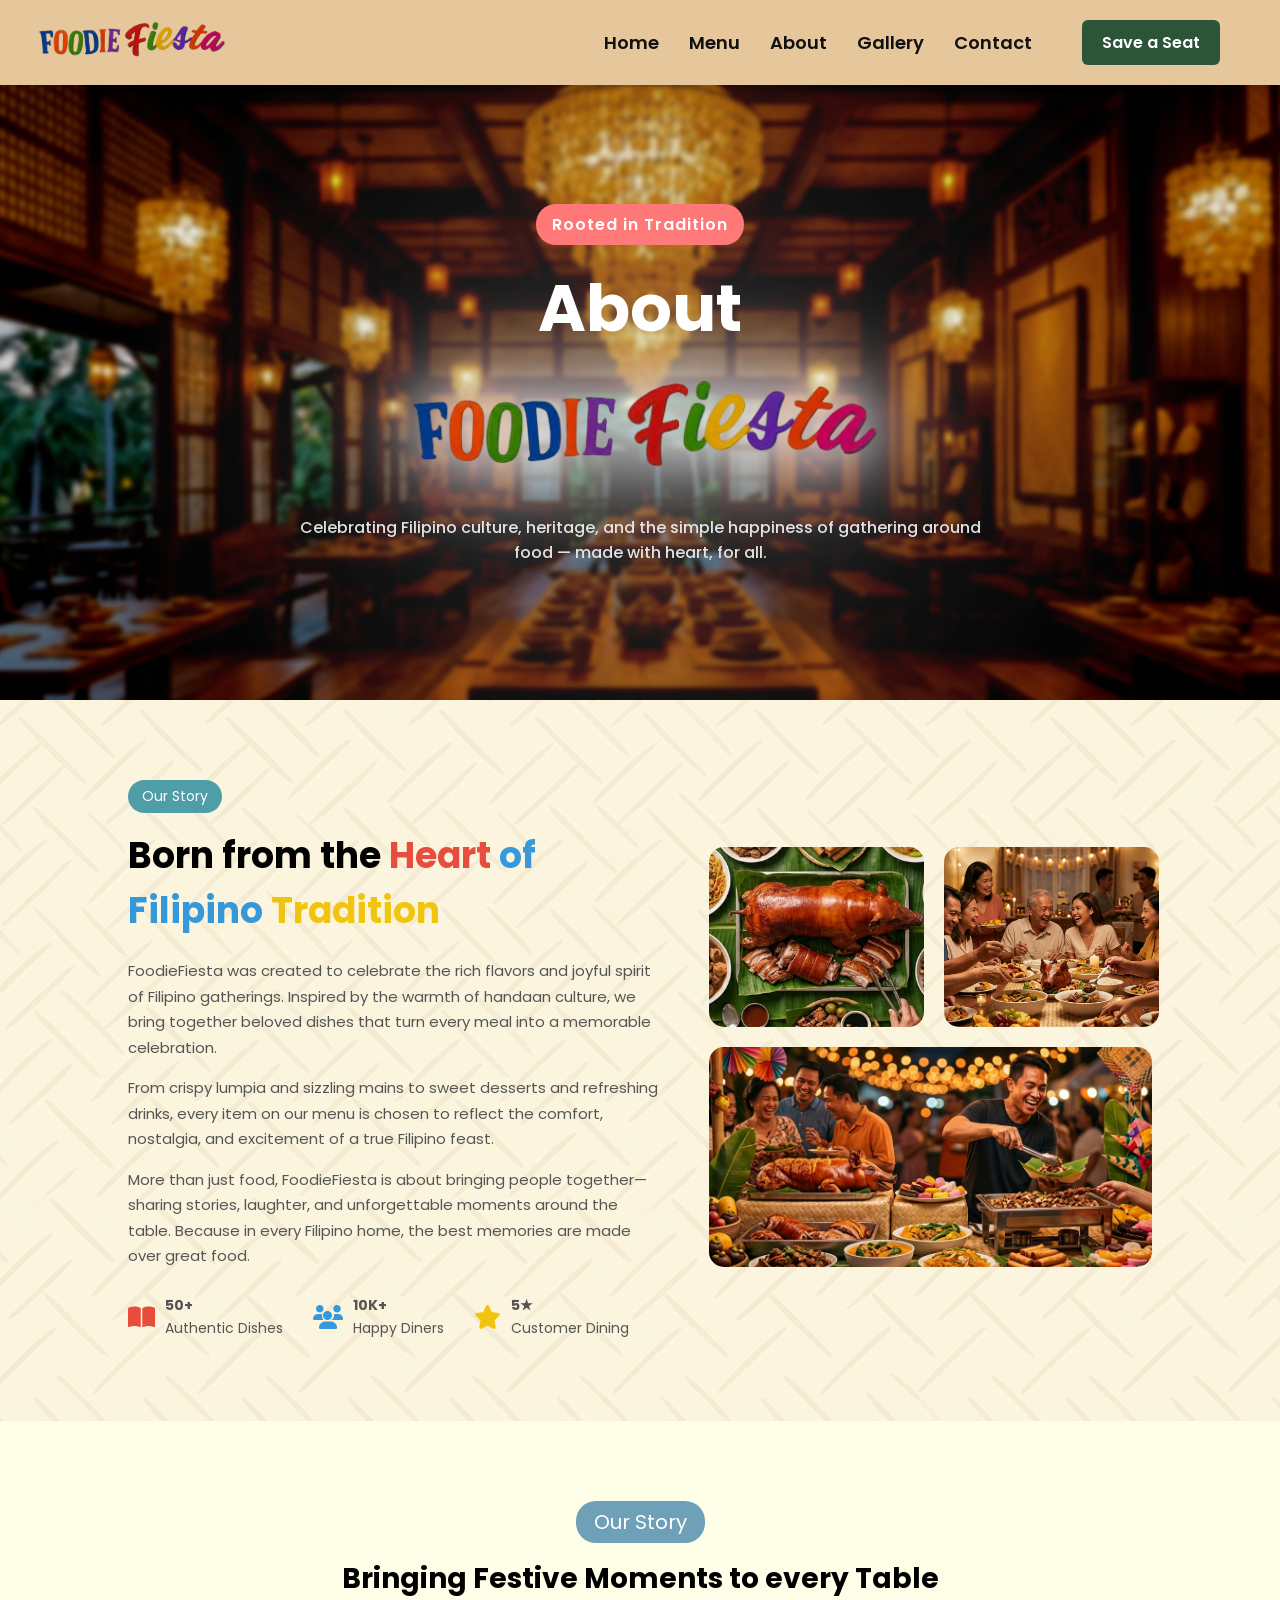
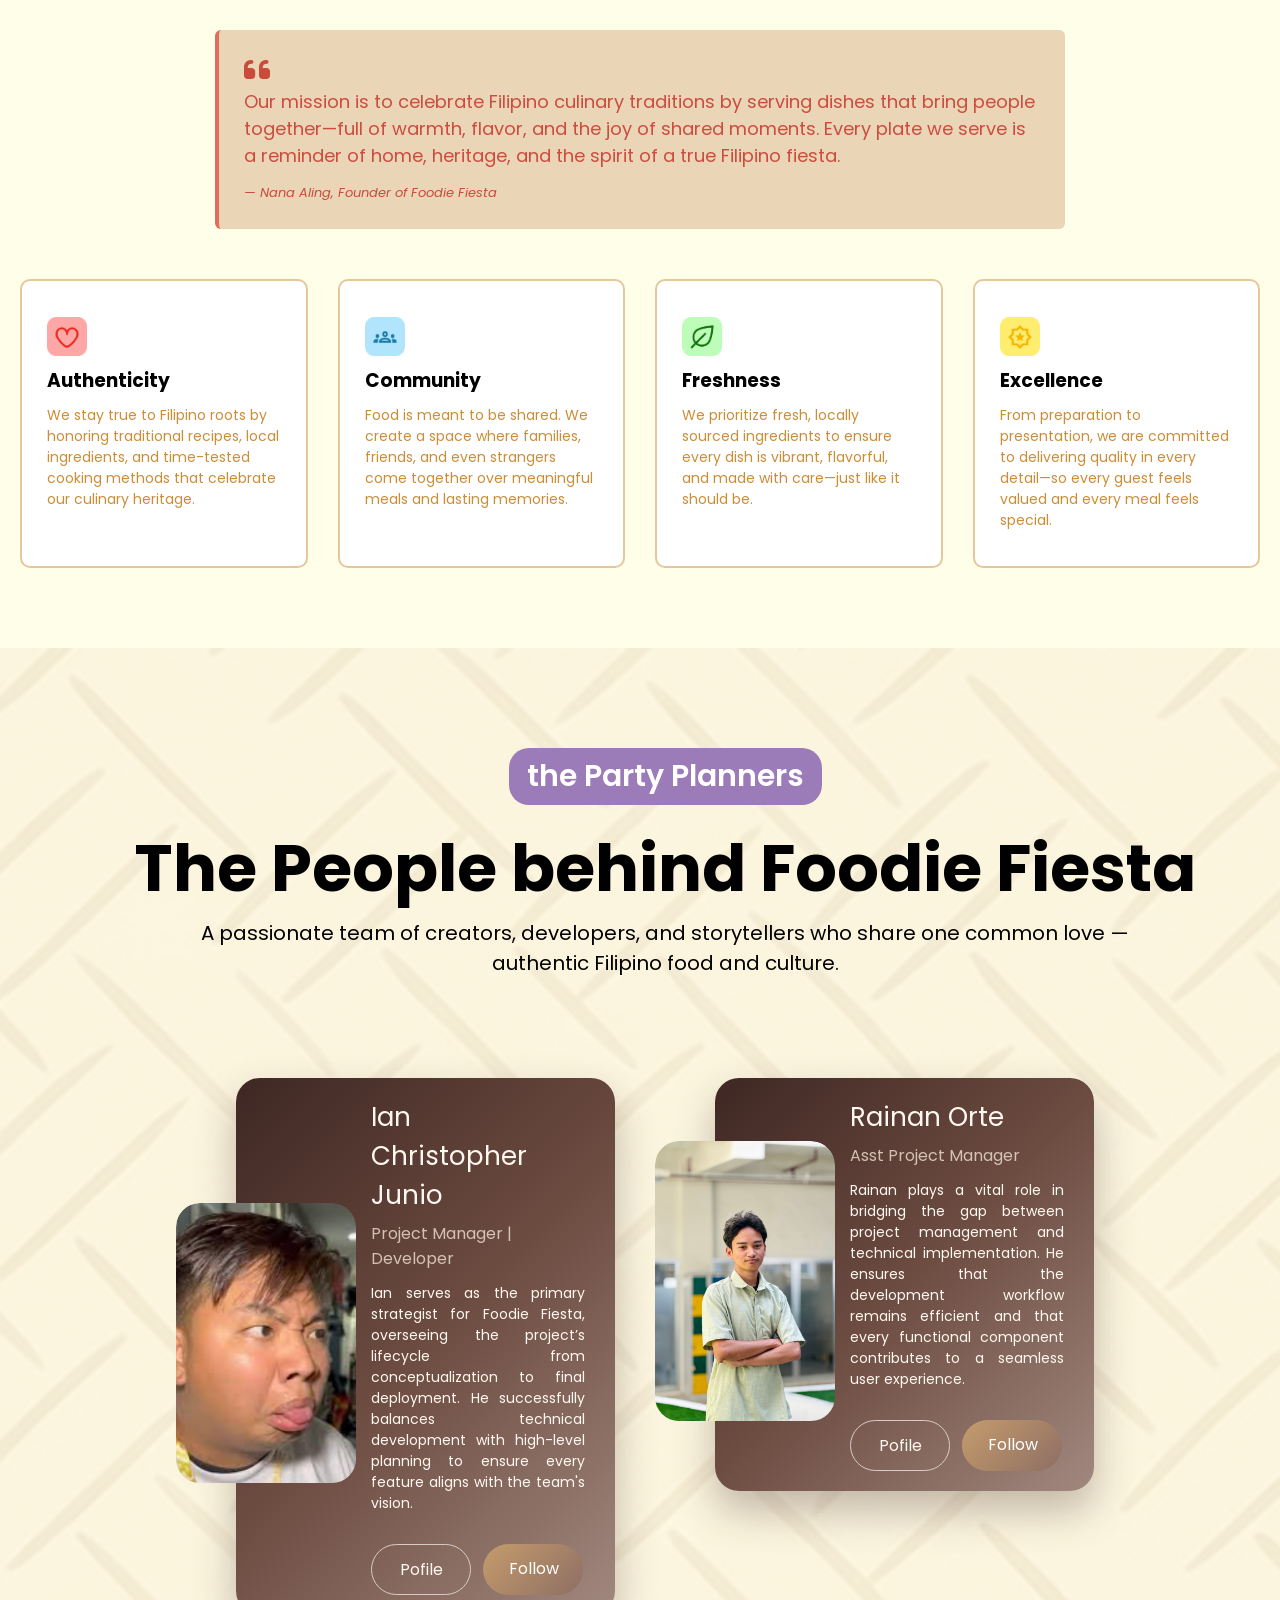
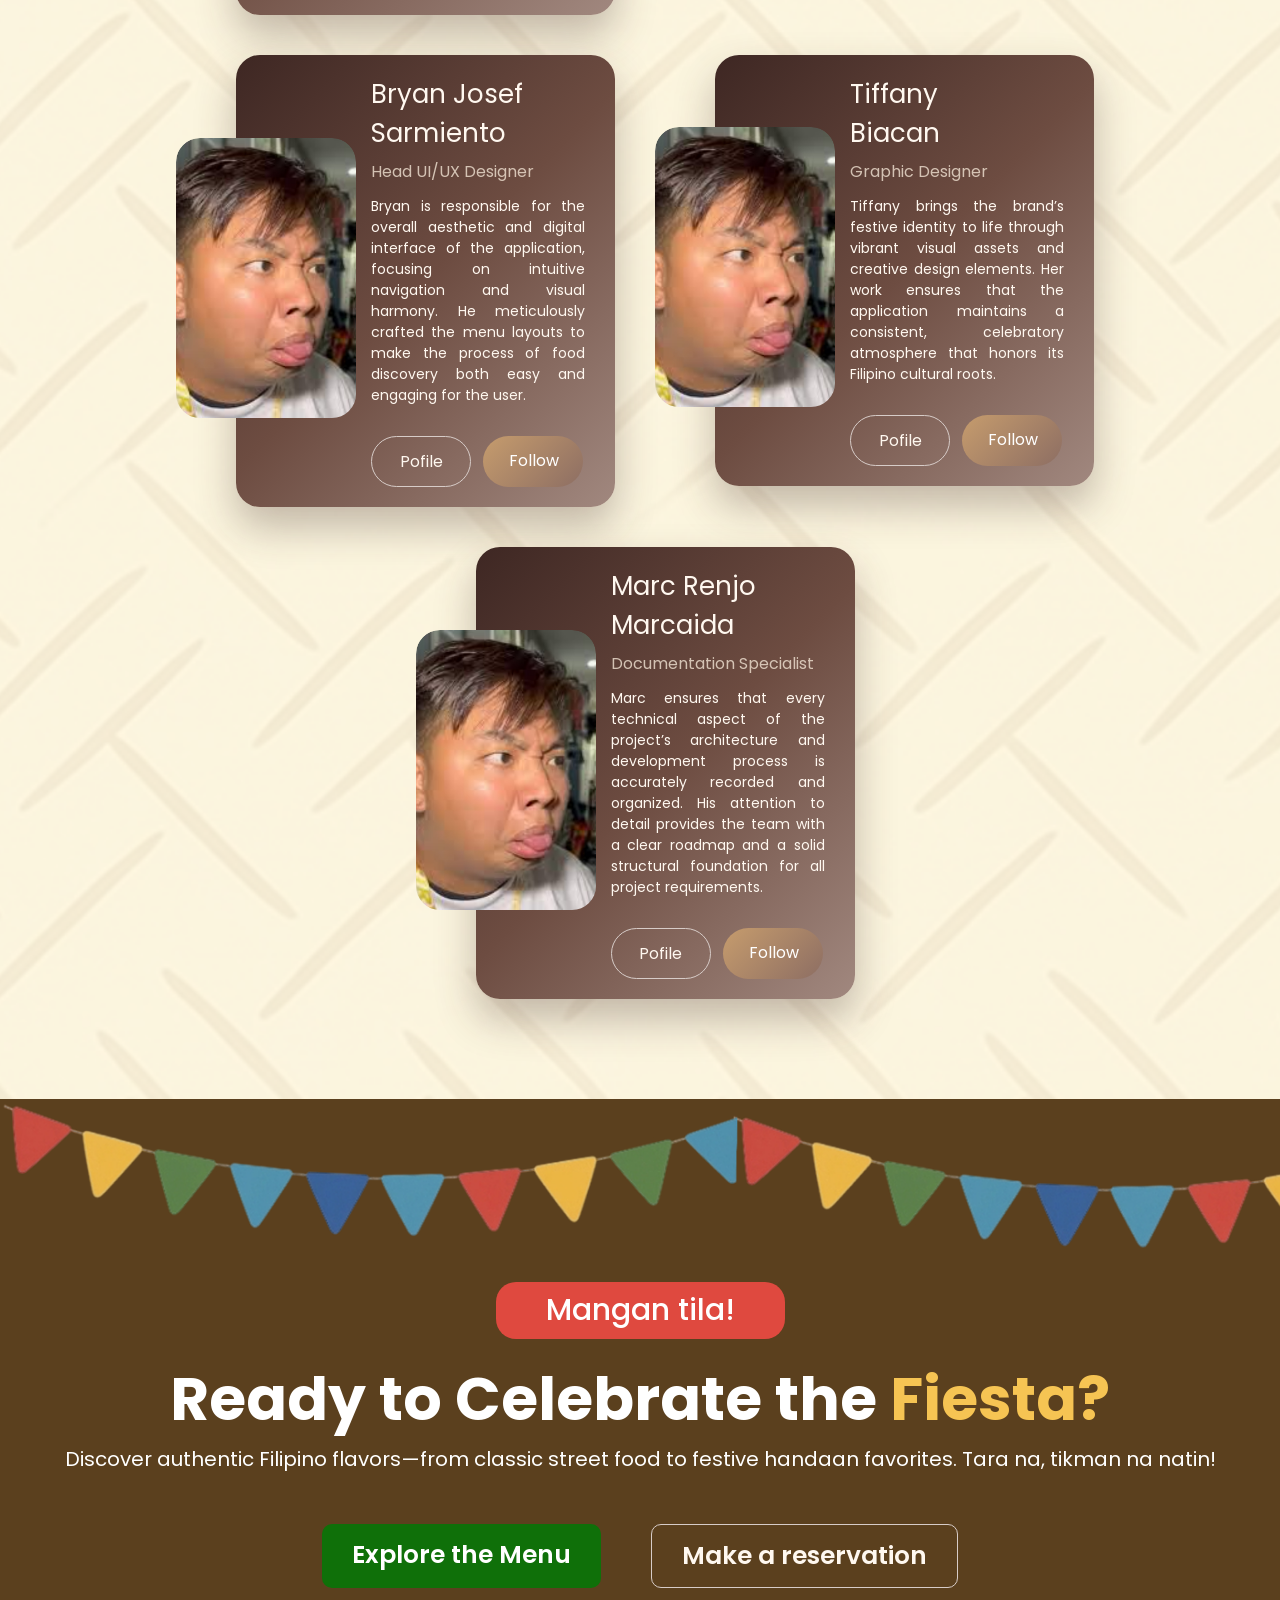
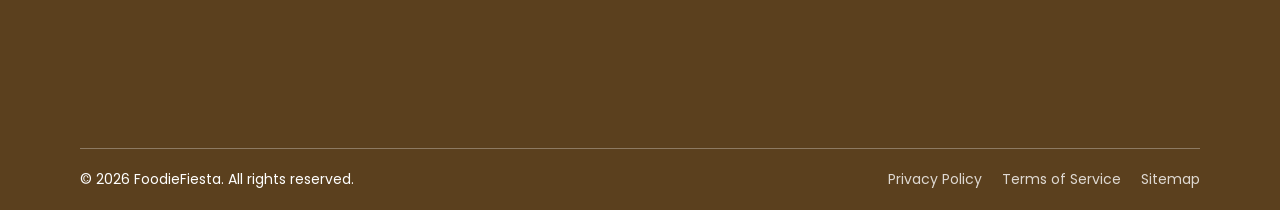
==== commit 48a12ff7: "fix team section" ====
--- a/about.html
+++ b/about.html
@@ -1,5 +1,6 @@
 <!DOCTYPE html>
 <html lang="en">
+
 <head>
     <meta charset="UTF-8">
     <meta name="viewport" content="width=device-width, initial-scale=1.0">
@@ -10,6 +11,7 @@
     <link rel="icon" type="image/png" href="assets/images/logo-icon.png">
     <title>About Us</title>
 </head>
+
 <body>
 
     <nav class="navbar">
@@ -50,56 +52,61 @@
     </section>
 
     <section class="about-story">
-            <div class="about-story-container">
-
-                <div class="about-story-text">
-                    <span class="about-story-badge">Our Story</span>
-                    <h2>
-                        Born from the 
-                        <span class="red">Heart</span> 
-                        <span class="blue">of Filipino</span> 
-                        <span class="yellow">Tradition</span>
-                    </h2>
-                    <p>
-                        FoodieFiesta was created to celebrate the rich flavors and joyful spirit of Filipino gatherings. Inspired by the warmth of handaan culture, we bring together beloved dishes that turn every meal into a memorable celebration.
-                    </p>
-                    <p>
-                        From crispy lumpia and sizzling mains to sweet desserts and refreshing drinks, every item on our menu is chosen to reflect the comfort, nostalgia, and excitement of a true Filipino feast.
-                    </p>
-                    <p>
-                        More than just food, FoodieFiesta is about bringing people together—sharing stories, laughter, and unforgettable moments around the table. Because in every Filipino home, the best memories are made over great food.
-                    </p>
-                    <div class="about-story-icon">
-
-                        <div class="icon1">
-                            <i class="fa-solid fa-book-open"></i>
-                            <p><span>50+</span> Authentic Dishes</p>
-                        </div>
-
-                        <div class="icon2">
-                            <i class="fa-solid fa-users"></i>
-                            <p><span>10K+</span> Happy Diners</p>
-                        </div>
-
-                        <div class="icon3">
-                            <i class="fa-solid fa-star"></i>
-                            <p><span>5★</span> Customer Dining</p>
-                        </div>
-                    </div>
-                </div>
-                <div class="about-story-images">
-                    <div class="img-top">
-                        <img src="assets/images/about/about1.png" alt="About Image 1">
-                        <img src="assets/images/about/about2.png" alt="About Image 2">
-                    </div>
-
-                    <div class="img-bottom">
-                        <img src="assets/images/about/about3.png" alt="About Image 3">
-                    </div>
-                </div>
-
-            </div>
-        </section>
+        <div class="about-story-container">
+
+            <div class="about-story-text">
+                <span class="about-story-badge">Our Story</span>
+                <h2>
+                    Born from the
+                    <span class="red">Heart</span>
+                    <span class="blue">of Filipino</span>
+                    <span class="yellow">Tradition</span>
+                </h2>
+                <p>
+                    FoodieFiesta was created to celebrate the rich flavors and joyful spirit of Filipino gatherings.
+                    Inspired by the warmth of handaan culture, we bring together beloved dishes that turn every meal
+                    into a memorable celebration.
+                </p>
+                <p>
+                    From crispy lumpia and sizzling mains to sweet desserts and refreshing drinks, every item on our
+                    menu is chosen to reflect the comfort, nostalgia, and excitement of a true Filipino feast.
+                </p>
+                <p>
+                    More than just food, FoodieFiesta is about bringing people together—sharing stories, laughter, and
+                    unforgettable moments around the table. Because in every Filipino home, the best memories are made
+                    over great food.
+                </p>
+                <div class="about-story-icon">
+
+                    <div class="icon1">
+                        <i class="fa-solid fa-book-open"></i>
+                        <p><span>50+</span> Authentic Dishes</p>
+                    </div>
+
+                    <div class="icon2">
+                        <i class="fa-solid fa-users"></i>
+                        <p><span>10K+</span> Happy Diners</p>
+                    </div>
+
+                    <div class="icon3">
+                        <i class="fa-solid fa-star"></i>
+                        <p><span>5★</span> Customer Dining</p>
+                    </div>
+                </div>
+            </div>
+            <div class="about-story-images">
+                <div class="img-top">
+                    <img src="assets/images/about/about1.png" alt="About Image 1">
+                    <img src="assets/images/about/about2.png" alt="About Image 2">
+                </div>
+
+                <div class="img-bottom">
+                    <img src="assets/images/about/about3.png" alt="About Image 3">
+                </div>
+            </div>
+
+        </div>
+    </section>
 
 
     <section class="about-mission">
@@ -110,7 +117,9 @@
             <div class="mission-quote">
                 <i class="fa-solid fa-quote-left quote-icon"></i>
                 <p>
-                    Our mission is to celebrate Filipino culinary traditions by serving dishes that bring people together—full of warmth, flavor, and the joy of shared moments. Every plate we serve is a reminder of home, heritage, and the spirit of a true Filipino fiesta.
+                    Our mission is to celebrate Filipino culinary traditions by serving dishes that bring people
+                    together—full of warmth, flavor, and the joy of shared moments. Every plate we serve is a reminder
+                    of home, heritage, and the spirit of a true Filipino fiesta.
                 </p>
                 <span>— Nana Aling, Founder of Foodie Fiesta</span>
             </div>
@@ -119,36 +128,41 @@
                 <div class="mission-box">
                     <div> <img src="assets/images/about/learn_more/Heart-Icon.png" alt=""></div>
                     <h3>Authenticity</h3>
-                    <p>We stay true to Filipino roots by honoring traditional recipes, local ingredients, and time-tested cooking methods that celebrate our culinary heritage.</p>
-                </div>
-
-                <div class="mission-box"> 
+                    <p>We stay true to Filipino roots by honoring traditional recipes, local ingredients, and
+                        time-tested cooking methods that celebrate our culinary heritage.</p>
+                </div>
+
+                <div class="mission-box">
                     <div> <img src="assets/images/about/learn_more/CommunityIcon.png" alt=""></div>
                     <h3>Community</h3>
-                    <p>Food is meant to be shared. We create a space where families, friends, and even strangers come together over meaningful meals and lasting memories.</p>
+                    <p>Food is meant to be shared. We create a space where families, friends, and even strangers come
+                        together over meaningful meals and lasting memories.</p>
                 </div>
 
                 <div class="mission-box">
                     <div> <img src="assets/images/about/learn_more/FreshnessIcon.png" alt=""></div>
                     <h3>Freshness</h3>
-                    <p>We prioritize fresh, locally sourced ingredients to ensure every dish is vibrant, flavorful, and made with care—just like it should be.</p>
+                    <p>We prioritize fresh, locally sourced ingredients to ensure every dish is vibrant, flavorful, and
+                        made with care—just like it should be.</p>
                 </div>
 
                 <div class="mission-box">
                     <div> <img src="assets/images/about/learn_more/ExcellenceIcon.png" alt=""></div>
                     <h3>Excellence</h3>
-                    <p>From preparation to presentation, we are committed to delivering quality in every detail—so every guest feels valued and every meal feels special.</p>
-                </div>
-            </div>
-        </div>
-    </section>
-
-
-    <section class="team">
+                    <p>From preparation to presentation, we are committed to delivering quality in every detail—so every
+                        guest feels valued and every meal feels special.</p>
+                </div>
+            </div>
+        </div>
+    </section>
+
+
+    <section class="team" id="Team">
         <div class="team-container">
             <span class="team-tag">the Party Planners</span>
             <h1>The People behind Foodie Fiesta</h1>
-            <p>A passionate team of creators, developers, and storytellers who share one common love — authentic Filipino food and culture.</p>
+            <p>A passionate team of creators, developers, and storytellers who share one common love — authentic
+                Filipino food and culture.</p>
         </div>
         <div class="team-card-container">
             <div class="card">
@@ -160,7 +174,9 @@
                     <h2>Ian Christopher Junio</h2>
                     <h3>Project Manager | Developer</h3>
                     <p>
-                        Ian serves as the primary strategist for Foodie Fiesta, overseeing the project’s lifecycle from conceptualization to final deployment. He successfully balances technical development with high-level planning to ensure every feature aligns with the team's vision.
+                        Ian serves as the primary strategist for Foodie Fiesta, overseeing the project’s lifecycle from
+                        conceptualization to final deployment. He successfully balances technical development with
+                        high-level planning to ensure every feature aligns with the team's vision.
                     </p>
                     <div class="buttons">
                         <a href="https://whoisiyann.github.io/Portfolio/" target="_blank">Pofile</a>
@@ -168,17 +184,19 @@
                     </div>
                 </div>
             </div>
-            
+
             <div class="card">
                 <div class="img-container">
                     <img src="assets/images/about/team/rainan.jpg" alt="">
-                </div> 
+                </div>
 
                 <div class="card-content">
                     <h2>Rainan Orte</h2>
                     <h3>Asst Project Manager </h3>
                     <p>
-                        Rainan plays a vital role in bridging the gap between project management and technical implementation. He ensures that the development workflow remains efficient and that every functional component contributes to a seamless user experience.
+                        Rainan plays a vital role in bridging the gap between project management and technical
+                        implementation. He ensures that the development workflow remains efficient and that every
+                        functional component contributes to a seamless user experience.
                     </p>
                     <div class="buttons">
                         <a href="https://nanduck55.github.io/" target="_blank">Pofile</a>
@@ -196,7 +214,9 @@
                     <h2>Bryan Josef Sarmiento</h2>
                     <h3>Head UI/UX Designer</h3>
                     <p>
-                        Bryan is responsible for the overall aesthetic and digital interface of the application, focusing on intuitive navigation and visual harmony. He meticulously crafted the menu layouts to make the process of food discovery both easy and engaging for the user.
+                        Bryan is responsible for the overall aesthetic and digital interface of the application,
+                        focusing on intuitive navigation and visual harmony. He meticulously crafted the menu layouts to
+                        make the process of food discovery both easy and engaging for the user.
                     </p>
                     <div class="buttons">
                         <a href="">Pofile</a>
@@ -214,7 +234,9 @@
                     <h2>Tiffany Biacan</h2>
                     <h3>Graphic Designer</h3>
                     <p>
-                        Tiffany brings the brand’s festive identity to life through vibrant visual assets and creative design elements. Her work ensures that the application maintains a consistent, celebratory atmosphere that honors its Filipino cultural roots.
+                        Tiffany brings the brand’s festive identity to life through vibrant visual assets and creative
+                        design elements. Her work ensures that the application maintains a consistent, celebratory
+                        atmosphere that honors its Filipino cultural roots.
                     </p>
                     <div class="buttons">
                         <a href="">Pofile</a>
@@ -232,7 +254,9 @@
                     <h2>Marc Renjo Marcaida</h2>
                     <h3>Documentation Specialist</h3>
                     <p>
-                        Marc ensures that every technical aspect of the project’s architecture and development process is accurately recorded and organized. His attention to detail provides the team with a clear roadmap and a solid structural foundation for all project requirements.
+                        Marc ensures that every technical aspect of the project’s architecture and development process
+                        is accurately recorded and organized. His attention to detail provides the team with a clear
+                        roadmap and a solid structural foundation for all project requirements.
                     </p>
                     <div class="buttons">
                         <a href="https://rnjwuu.github.io/Portfolio/" target="_blank">Pofile</a>
@@ -244,8 +268,32 @@
     </section>
 
 
-
-
+    <section class="descover">
+        <div class="flag">
+            <img src="assets/images/about/learn_more/descover_flags.png" alt="">
+        </div>
+        <span class="descover-tag">Mangan tila!</span>
+        <h1>Ready to Celebrate the <span>Fiesta?</span></h1>
+        <p>Discover authentic Filipino flavors—from classic street food to festive handaan favorites. Tara na, tikman na
+            natin!</p>
+        <div class="descover-btn">
+            <a href="index.html#Menu">Explore the Menu</a>
+            <a href="index.html#Reservation" target="_blank" class="primary">Make a reservation</a>
+        </div>
+    </section>
+
+
+    <footer class="site-footer">
+        <div class="footer-bottom">
+            <p>© 2026 FoodieFiesta. All rights reserved.</p>
+
+            <div class="footer-links">
+                <a href="#">Privacy Policy</a>
+                <a href="#">Terms of Service</a>
+                <a href="#">Sitemap</a>
+            </div>
+        </div>
+    </footer>
 
 
 
@@ -253,4 +301,5 @@
 
 
 </body>
+
 </html>
--- a/styles.css
+++ b/styles.css
@@ -1091,7 +1091,7 @@
 
 /* ---------------------------------------------- FOOTER SECTION*/
 .site-footer {
-    background: #3f2d16;
+    background: #5b401e;
     color: #f1e4cc;
     padding: 60px 80px 20px;
 }
--- a/about.css
+++ b/about.css
@@ -189,7 +189,7 @@
     color: white;
     padding: 6px 18px;
     border-radius: 20px;
-    font-size: 14px;
+    font-size: 20px;
     display: inline-block;
     margin-bottom: 15px;
 }
@@ -282,6 +282,7 @@
     padding: 6px 18px;
     border-radius: 20px;
     font-size: 30px;
+    font-weight: 600;
     display: inline-block;
     margin-bottom: 15px;
 }
@@ -431,114 +432,99 @@
     background: linear-gradient(135deg, #d7b899, #a1887f);
 }
 
-@media (width <= 600px) {
-
-    .team-tag {
+
+
+
+/* ----------------------------------------DESCOVER SECTION */
+
+.descover .flag {
+    position: relative;
+    top: 0%;
+    left: 50%;
+    transform: translateX(-50%);
+    z-index: 0;
+    pointer-events: none;
+}
+.descover .flag img {
+    width: 2200px;
+    height: auto;
+}
+
+
+.descover {
+    background: #5b401e;
+    text-align: center;
+    padding: 0 0 50px 0;
+    color: #ffffff;
+}
+
+.descover .descover-tag {
+    background: #df493f;
+    color: white;
+    padding: 6px 50px;
+    border-radius: 20px;
+    font-size: 30px;
+    font-weight: 500;
+    display: inline-block;
+    margin-bottom: 15px;
+}
+
+.descover h1 {
+    font-size: 60px;
+}
+
+.descover span {
+    color: #F6C453;
+}
+
+.descover p {
     font-size: 20px;
-    }
-
-    .team-container h1 {
-        font-size: 30px;
-        max-width: 400px;
-        padding: 10px 40px;
-    }
-
-    .team-container p {
-        font-size: 15px;
-        margin: auto;
-        margin-bottom: 150px;
-        padding: 0 20px;
-    }
-
-    .team {
-        padding: 50px 0;
-    }
-
-    .team-card-container .card {
-        margin: 0 40px;
-        padding-left: 50px;
-        padding-right: 50px;
-        padding-bottom: 60px;
-        width: 100%;
-        text-align: center;
-        flex-direction: column;
-        margin-bottom: 100px;
-    }
-
-    .team-card-container .card-content .buttons {
-        justify-content: center;
-    }
-
-    .team-card-container .card-content h2 {
-        margin-right: 0;
-    }
-
-    .img-container {
-        margin: -100px 0 30px 0;
-        width: 100%;
-    }
-
-    .img-container img {
-        width: 100%;
-        max-width: 1000px;
-        height: 250px;
-    }
-
-    .team-card-container .card-content p {
-        max-width: 400px;
-    }
-}
-
-
-@media (width <= 420px) {
-
-    .img-container {
-        width: 50vw;
-        height: 50vw;
-        margin: -140px 0 30px 0;
-        border-radius: 50%;
-    }
-
-    .img-container img {
-        width: 100%;
-        height: 100%;
-        border-radius: 50%;
-    }
-}
-
-
-
-
-
-
-
-
-
-
-
-
-
-
-
-
-
-
-
-
-
-
-
-
-
-
-
-
-
-
-
-
-
-
+}
+
+
+.descover-btn {
+    display: flex;
+    justify-content: center;
+    gap: 50px;
+    margin-top: 50px;
+}
+
+.descover-btn a{
+    font-size:25px;
+    padding:12px 30px;
+    background:#0F7009;
+    color:white;
+    text-decoration:none;
+    border-radius:10px;
+    font-weight:600;
+    transition: 0.3s;
+}
+
+
+.descover-btn a:hover{
+    background: #13910C;
+    transform: translateY(-2px);
+    box-shadow: 0 6px 12px rgba(0,0,0,0.15);
+}
+
+.descover-btn .primary {
+    font-size: 25px;
+    border: 1px solid #d7ccc8;
+    background-color: transparent;
+    color: #fff8f0;
+    min-width: 100px;
+    text-align: center;
+    border-radius:10px;
+    text-decoration: none;
+}
+
+.descover-btn .primary:hover {
+    background: #c69c6d;
+    color: #fff;
+    border-color: #c69c6d;
+    transform: translateY(-3px);
+    box-shadow: 0 8px 20px rgba(198, 156, 109, 0.4);
+}
 
 
 
@@ -619,19 +605,151 @@
     }
 
 
-
-
-
-
-
-
-
-
-
-
-
-
-
-
-}
-
+    /* ---------------------------------------- TEAM SECTION MOBILE*/
+
+    .team-tag {
+    font-size: 20px;
+    }
+
+    .team-container h1 {
+        font-size: 30px;
+        max-width: 400px;
+        padding: 10px 40px;
+    }
+
+    .team-container p {
+        font-size: 15px;
+        margin: auto;
+        margin-bottom: 80px;
+        padding: 0 20px;
+    }
+
+    .team {
+        padding: 50px 0;
+    }
+
+    .team-card-container .card {
+        margin: 0 10px;
+        padding: 20px;
+        width: 100%;
+        flex-direction: column;
+        text-align: center;
+        margin-bottom: 60px;
+    }
+
+
+    .img-container {
+        margin: -80px 0 20px 0;
+        width: 100%;
+    }
+
+    .img-container {
+        width: 140px;
+        height: 140px;
+        margin: -70px auto 15px;
+        border-radius: 50%;
+        overflow: hidden;
+    }
+
+    .img-container img {
+        width: 100%;
+        height: 100%;
+        object-fit: cover;
+        border-radius: 50%;
+    }
+
+    .team-card-container .card-content {
+        padding: 0 10px;
+    }
+
+    .team-card-container .card-content h2 {
+        font-size: 20px;
+        margin-bottom: 5px;
+    }
+
+    .team-card-container .card-content h3 {
+        font-size: 14px;
+        margin-bottom: 8px;
+    }
+
+    .team-card-container .card-content p {
+        font-size: 13px;
+        line-height: 1.5;
+        margin-bottom: 15px;
+
+    }
+
+    .team-card-container .card-content .buttons {
+        justify-content: center;
+        gap: 10px;
+    }
+
+    .team-card-container .card-content .buttons a {
+        font-size: 14px;
+        padding: 10px 14px;
+    }
+
+
+
+
+
+
+
+
+
+
+
+
+
+
+
+
+
+
+    /* ----------------------------------------DESCOVER SECTION MOBILE*/
+
+    .descover {
+        padding: 0 20px;
+    }
+
+    .descover .descover-tag {
+        font-size: 18px;
+        padding: 6px 20px;
+    }
+
+    .descover h1 {
+        font-size: 28px;
+        line-height: 1.3;
+    }
+
+    .descover p {
+        font-size: 16px;
+    }
+
+    .descover .flag {
+        top: 0%;
+        left: 20%;
+    }
+
+
+    .descover .flag img {
+        width: 150%;
+    }
+
+    .descover-btn {
+        flex-direction: column;
+        gap: 15px;
+    }
+
+    .descover-btn a {
+        width: 90%;
+        font-size: 18px;
+        margin: auto;
+    }
+
+    .descover-btn .primary {
+        font-size: 18px;
+    }
+
+}
+
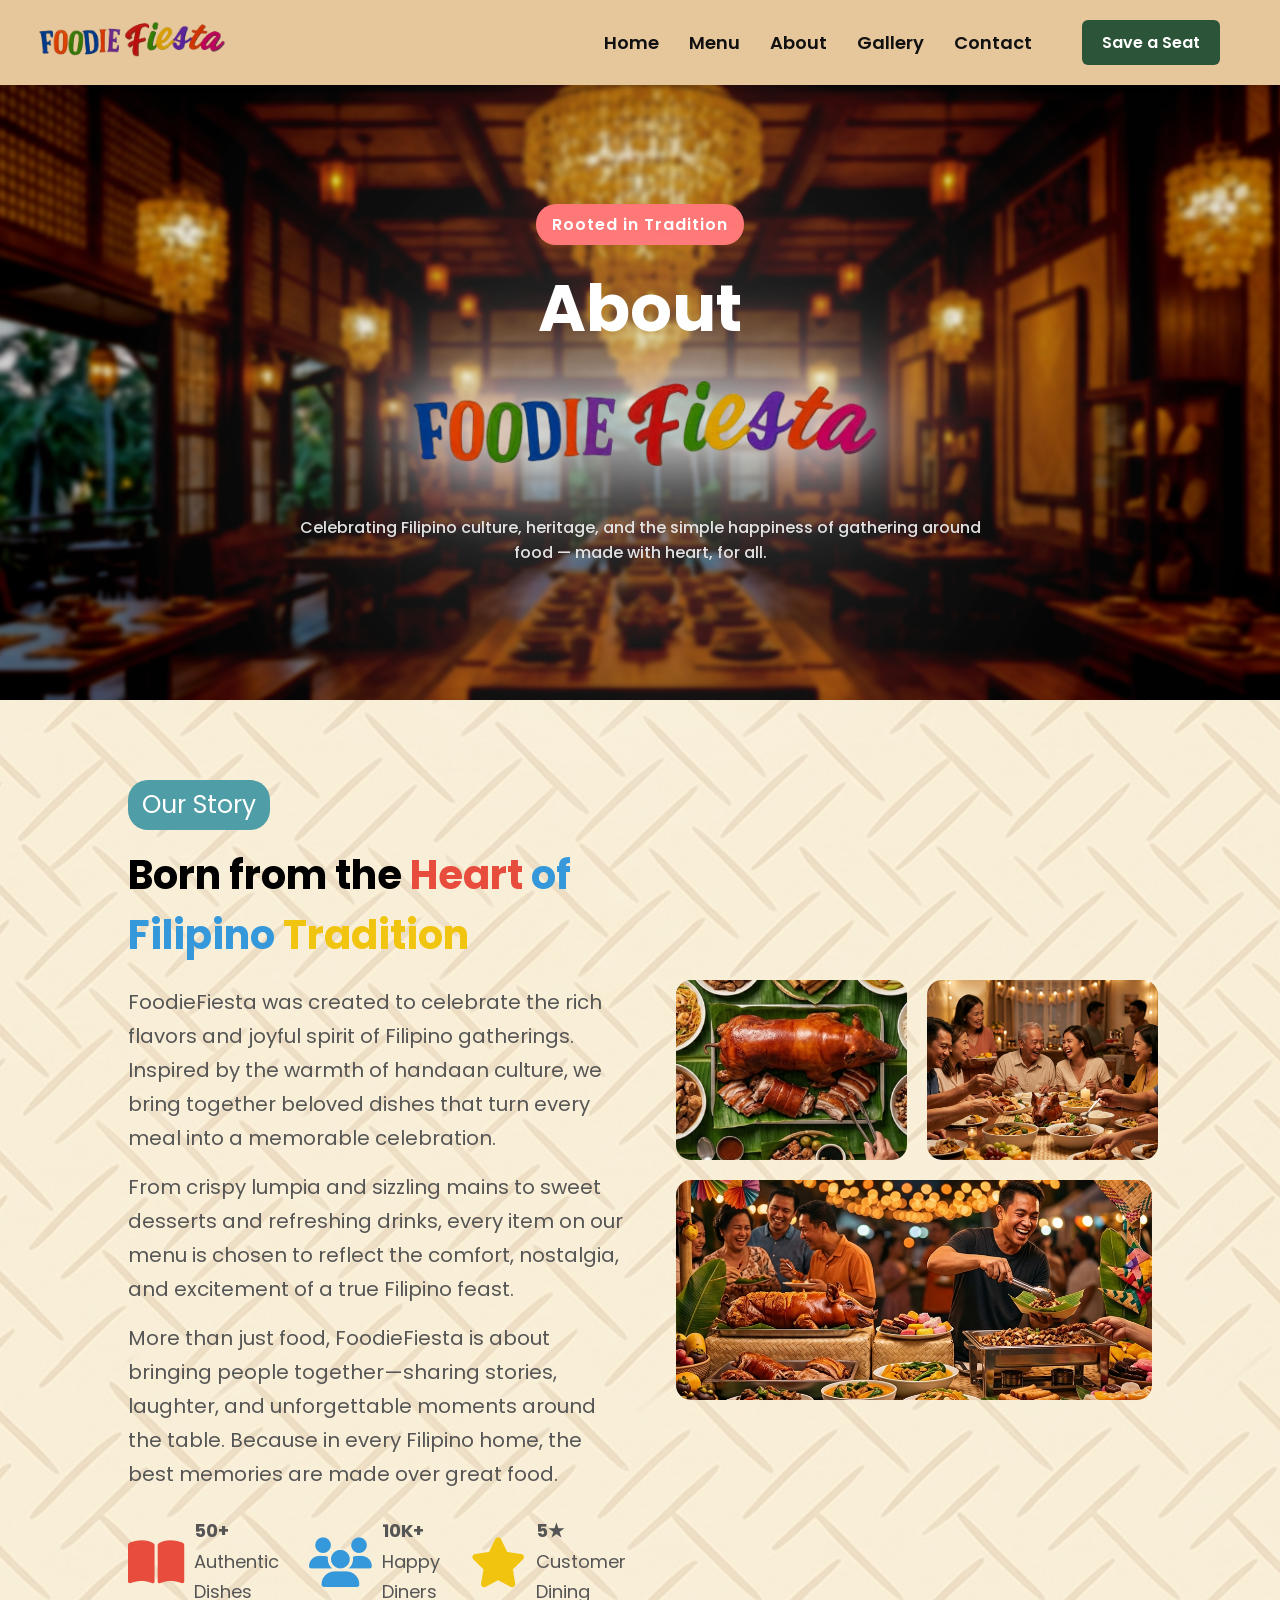
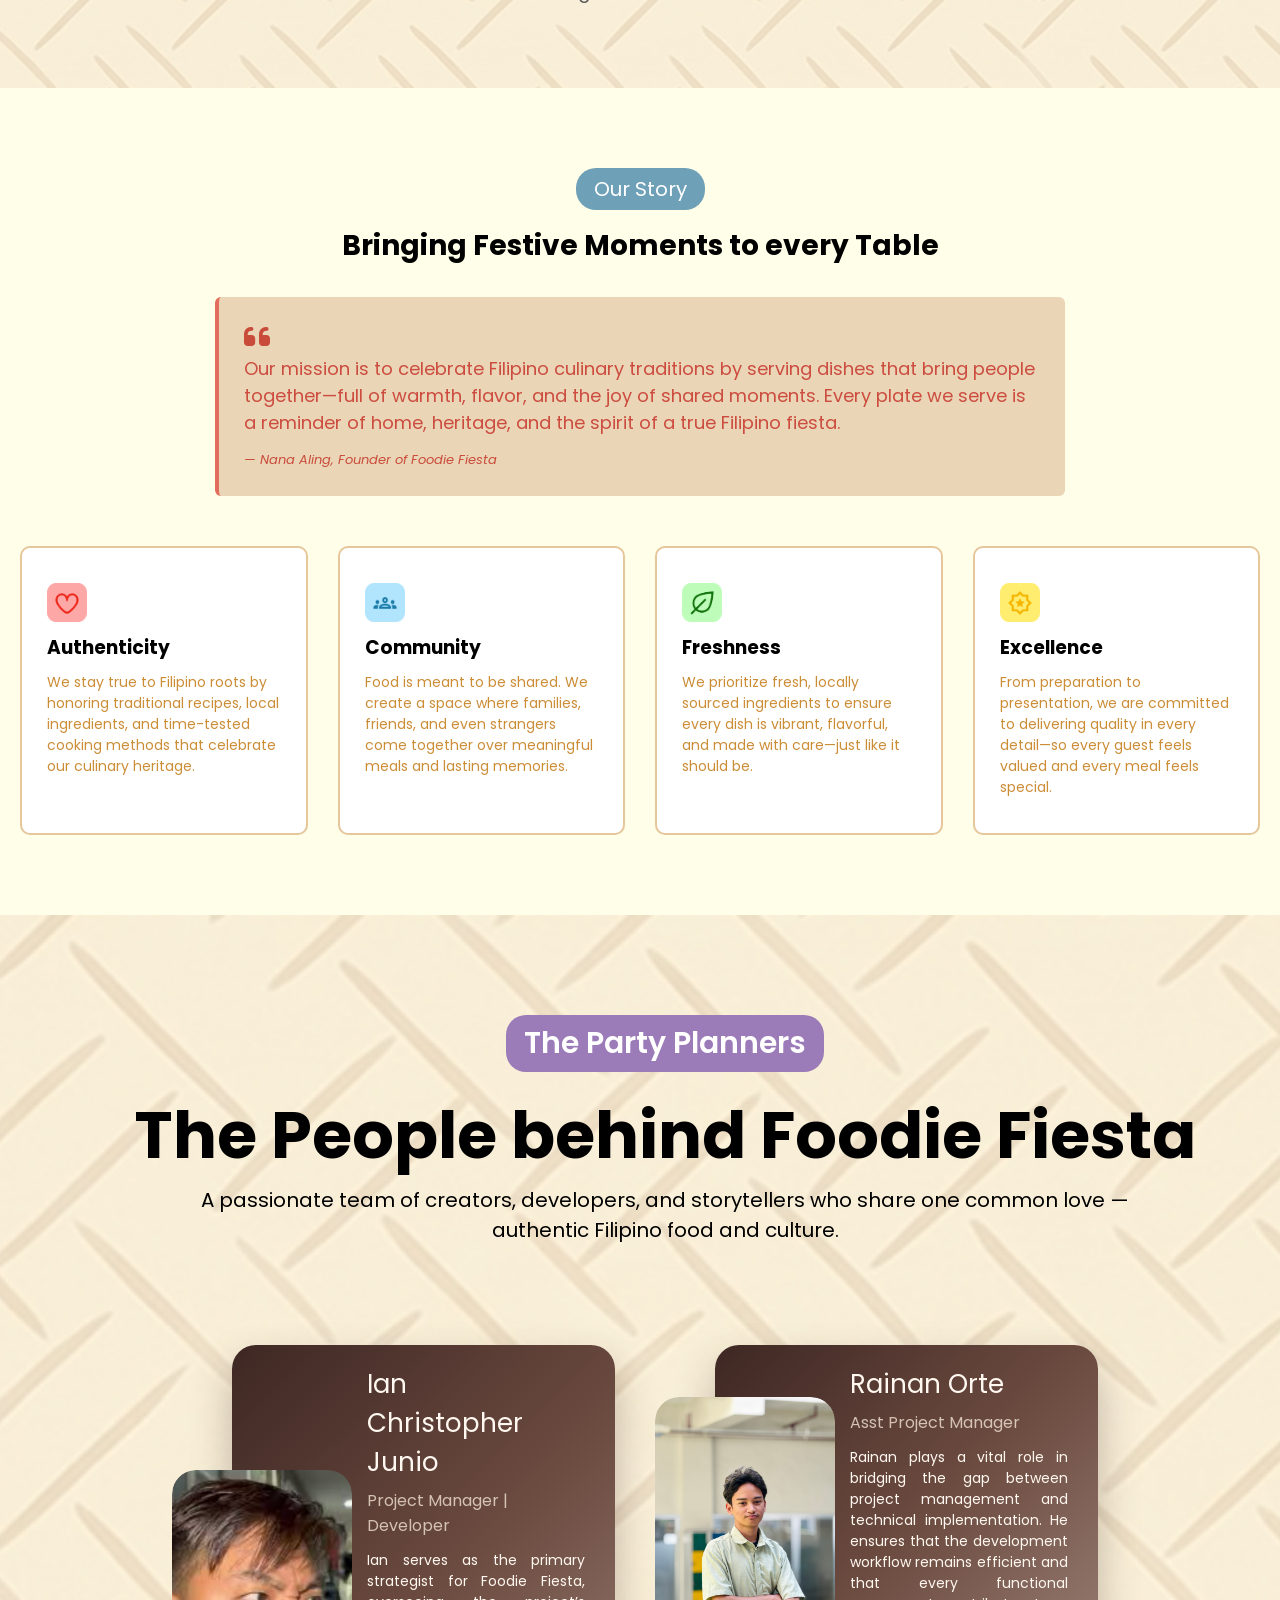
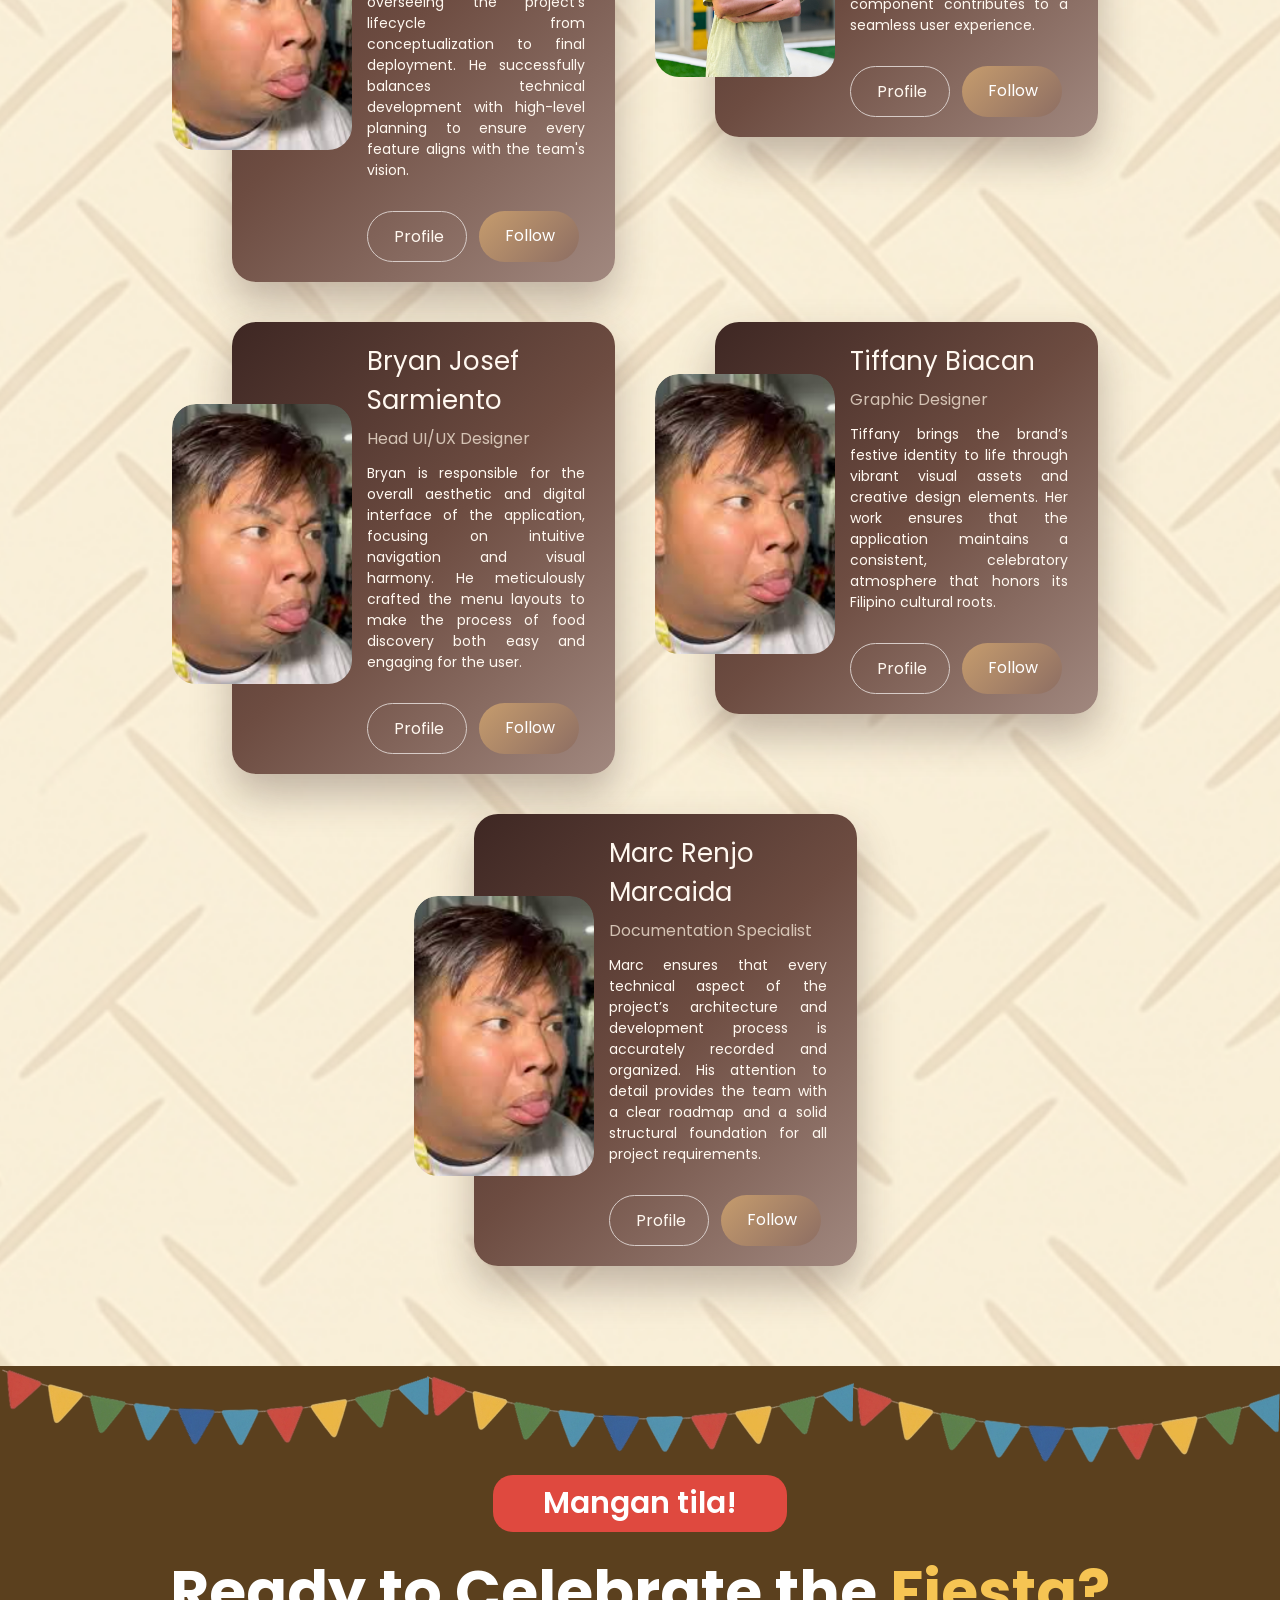
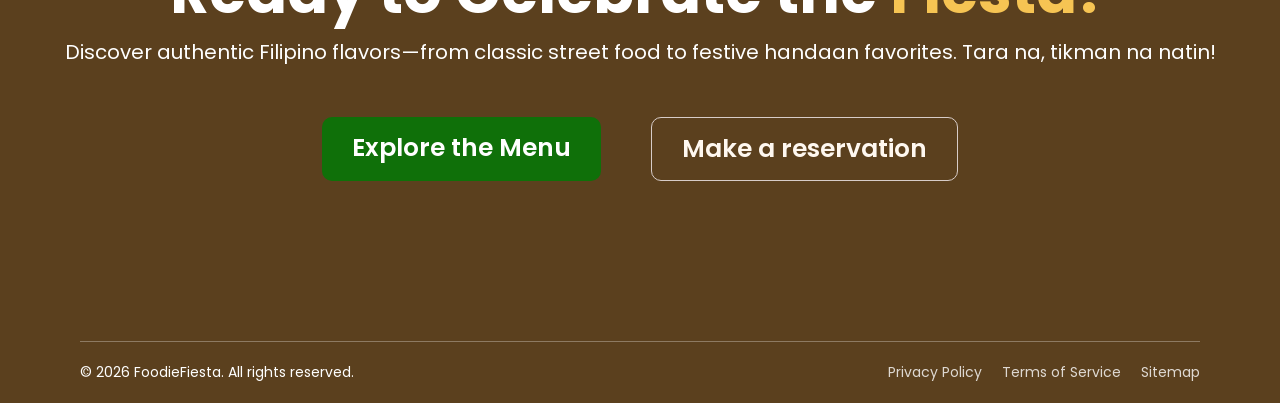
==== commit 906f722e: "fix layout" ====
--- a/about.html
+++ b/about.html
@@ -159,7 +159,7 @@
 
     <section class="team" id="Team">
         <div class="team-container">
-            <span class="team-tag">the Party Planners</span>
+            <span class="team-tag">The Party Planners</span>
             <h1>The People behind Foodie Fiesta</h1>
             <p>A passionate team of creators, developers, and storytellers who share one common love — authentic
                 Filipino food and culture.</p>
@@ -179,7 +179,7 @@
                         high-level planning to ensure every feature aligns with the team's vision.
                     </p>
                     <div class="buttons">
-                        <a href="https://whoisiyann.github.io/Portfolio/" target="_blank">Pofile</a>
+                        <a href="https://whoisiyann.github.io/Portfolio/" target="_blank">Profile</a>
                         <a href="https://www.facebook.com/whoisiyann" target="_blank" class="primary">Follow</a>
                     </div>
                 </div>
@@ -199,7 +199,7 @@
                         functional component contributes to a seamless user experience.
                     </p>
                     <div class="buttons">
-                        <a href="https://nanduck55.github.io/" target="_blank">Pofile</a>
+                        <a href="https://nanduck55.github.io/" target="_blank">Profile</a>
                         <a href="https://www.facebook.com/rainan.orte.55" target="_blank" class="primary">Follow</a>
                     </div>
                 </div>
@@ -219,7 +219,7 @@
                         make the process of food discovery both easy and engaging for the user.
                     </p>
                     <div class="buttons">
-                        <a href="">Pofile</a>
+                        <a href="">Profile</a>
                         <a href="" class="primary">Follow</a>
                     </div>
                 </div>
@@ -239,7 +239,7 @@
                         atmosphere that honors its Filipino cultural roots.
                     </p>
                     <div class="buttons">
-                        <a href="">Pofile</a>
+                        <a href="">Profile</a>
                         <a href="" class="primary">Follow</a>
                     </div>
                 </div>
@@ -259,7 +259,7 @@
                         roadmap and a solid structural foundation for all project requirements.
                     </p>
                     <div class="buttons">
-                        <a href="https://rnjwuu.github.io/Portfolio/" target="_blank">Pofile</a>
+                        <a href="https://rnjwuu.github.io/Portfolio/" target="_blank">Profile</a>
                         <a href="https://www.facebook.com/rnjwuu" target="_blank" class="primary">Follow</a>
                     </div>
                 </div>
--- a/styles.css
+++ b/styles.css
@@ -615,98 +615,6 @@
 
 
 
-/* ================= MOBILE RESPONSIVE PACKAGES ================= */
-@media (max-width: 768px) {
-
-    .packages {
-        padding: 40px 15px;
-    }
-
-    .flag img {
-        width: 700px;
-        height: auto;
-    }
-
-    .packages-heading {
-        font-size: 32px;
-        margin-top: 20px;
-        text-align: center;
-    }
-
-    .packages-description {
-        font-size: 16px;
-        text-align: center;
-        padding: 0 10px;
-    }
-
-    /* STACK CARDS */
-    .packages-container {
-        flex-direction: column;
-        align-items: center;
-        gap: 20px;
-    }
-
-    /* CARD FIX */
-    .packages-card {
-        width: 100%;
-        max-width: auto;
-        height: auto; /* IMPORTANT */
-    }
-
-    /* IMAGE */
-    .packages-image img {
-        height: 200px;
-    }
-
-    /* TEXT SCALE DOWN */
-    .packages-name {
-        font-size: 22px;
-        text-align: left;
-    }
-
-    .packages-tag {
-        font-size: 13px;
-        text-align: left;
-    }
-
-    .packages-price {
-        font-size: 20px;
-        text-align: left;
-    }
-
-    .packages-note {
-        text-align: left;
-    }
-
-    .inclusions-title {
-        text-align: left;
-    }
-
-    .packages-features {
-        font-size: 14px;
-        text-align: left;
-    }
-
-    .inclusions-list {
-        font-size: 13px;
-    }
-
-    .order-btn {
-        font-size: 10px;
-        margin-top: 10px;
-    }
-}
-
-
-
-
-
-
-
-
-
-
-
 
 
 
@@ -715,7 +623,7 @@
 .about {
     background: #f5ecd7;
     padding: 120px 10%;
-    background-image: url('assets/images/about/Banig.png');
+    background: url('assets/images/about/Banig.png')center/cover no-repeat;
 }
 
 .about-container {
@@ -798,7 +706,6 @@
 }
 
 
-/* RIGHT SIDE */
 .about-images {
     flex: 1;
     display: flex;
@@ -851,10 +758,10 @@
     align-items: center;
     text-align: center;
 
-    max-width: 1800px;   /* limit width */
+    max-width: 1800px;   
     width: 100%;
-    margin: 0 auto;      /* center */
-    padding: 0 20px;     /* space sa sides para hindi dikit */
+    margin: 0 auto; 
+    padding: 0 20px;
 }
 
 .gallery-heading {
@@ -874,8 +781,8 @@
     display: flex;
     flex-direction: row;
 
-        justify-content: center; /* instead of space-between */
-    gap: 20px;               /* spacing between columns */
+        justify-content: center;
+    gap: 20px;
     width: 100%;
 }
 
@@ -960,10 +867,6 @@
 
 
 
-
-
-
-
 /* ---------------------------------------------- RESERVATION SECTION*/
 
 .reservation-section{
@@ -973,7 +876,7 @@
     align-items: flex-start;
 }
 
-/* LEFT SIDE */
+
 .form-box{
     flex: 1;
 }
@@ -996,7 +899,7 @@
     margin-bottom: 25px;
 }
 
-/* form */
+
 form{
     display: flex;
     flex-direction: column;
@@ -1152,8 +1055,6 @@
 }
 
 
-
-/* BRAND */
 .brand h2 {
     font-size: 22px;
     color: #fff;
@@ -1170,7 +1071,7 @@
     line-height: 1.6;
 }
 
-/* SOCIAL */
+
 .social-links {
     display: flex;
     gap: 12px;
@@ -1227,7 +1128,6 @@
     background: #e22d23;
 }
 
-/* BOTTOM */
 .footer-bottom {
     margin-top: 50px;
     padding-top: 20px;
@@ -1300,7 +1200,7 @@
         font-size: 28px;
         cursor: pointer;
         z-index: 1500;
-        color: #2C5439;
+        color: #111;
         user-select: none;
     }
 
--- a/about.css
+++ b/about.css
@@ -67,7 +67,7 @@
 }
 .about-story-container {
     display: grid;
-    grid-template-columns: 1.2fr 1fr;
+    grid-template-columns: 1fr 1fr;
     gap: 50px;
     align-items: center;
 }
@@ -77,13 +77,13 @@
     color: #fff;
     padding: 6px 14px;
     border-radius: 20px;
-    font-size: 14px;
+    font-size: 25px;
     display: inline-block;
     margin-bottom: 15px;
 }
 
 .about-story-text h2 {
-    font-size: 36px;
+    font-size: 40px;
     font-weight: 700;
     margin-bottom: 20px;
 }
@@ -101,7 +101,7 @@
 }
 
 .about-story-text p {
-    font-size: 15px;
+    font-size: 20px;
     color: #555;
     line-height: 1.7;
     margin-bottom: 15px;
@@ -120,7 +120,7 @@
 }
 
 .about-story-icon i {
-    font-size: 24px;
+    font-size: 50px;
 }
 
 .about-story-icon .icon1 i {
@@ -137,7 +137,7 @@
 
 .about-story-icon p {
     margin: 0;
-    font-size: 14px;
+    font-size: 18px;
 }
 
 .about-story-icon span {
@@ -272,7 +272,7 @@
 
 .team {
     padding: 100px 0 100px 50px;
-    background: url('assets/images/about/team/Banig.png')center/cover no-repeat;
+    background: url('assets/images/about/team/Banig3.png')center/cover no-repeat;
     text-align: center;
 }
 
@@ -345,7 +345,6 @@
 
 }
 
-
 .img-container {
     overflow: hidden;
     border-radius: 24px;
@@ -359,11 +358,11 @@
     width: 180px;
     height: 280px;
     object-fit: cover;
-border-radius: 24px;
+    border-radius: 24px;
     transition: transform 0.4s ease;
 }
 
-    .card:hover .img-container img {
+.card:hover .img-container img {
     transform: scale(1.2);
 }
 
@@ -433,6 +432,56 @@
 }
 
 
+.team-card-container .card::before {
+    content: "";
+    position: absolute;
+    inset: 0;
+    background-size: cover;
+    background-position: center;
+    opacity: 0;
+    transition: 0.4s ease;
+    z-index: 0;
+}
+
+.team-card-container .card:hover::before {
+    opacity: 0.25; 
+}
+
+
+
+.team-card-container .card:nth-child(1)::before {
+    background-image: url('assets/images/about/team/card1.png');
+}
+
+.team-card-container .card:nth-child(2)::before {
+    background-image: url('assets/images/about/team/card2.png');
+}
+
+.team-card-container .card:nth-child(3)::before {
+    background-image: url('assets/images/about/team/card3.png');
+}
+
+.team-card-container .card:nth-child(4)::before {
+    background-image: url('assets/images/about/team/card4.png');
+}
+
+.team-card-container .card:nth-child(5)::before {
+    background-image: url('assets/images/about/team/card5.png');
+}
+
+
+.team-card-container .card::before {
+
+    opacity: 0;
+    transform: translateY(100px);
+    transition: 0.5s ease;
+}
+
+.team-card-container .card:hover::before {
+    opacity: 1;    transform: translateY(-10px);
+}
+
+
 
 
 /* ----------------------------------------DESCOVER SECTION */
@@ -446,7 +495,7 @@
     pointer-events: none;
 }
 .descover .flag img {
-    width: 2200px;
+    width: 100%;
     height: auto;
 }
 
@@ -464,7 +513,7 @@
     padding: 6px 50px;
     border-radius: 20px;
     font-size: 30px;
-    font-weight: 500;
+    font-weight: 600;
     display: inline-block;
     margin-bottom: 15px;
 }
@@ -573,6 +622,10 @@
         font-size: 12px;
     }
 
+    .about-story-icon i {
+        font-size: 30px;
+    }
+
     .about-story-images {
         width: 100%;
     }
@@ -689,21 +742,17 @@
         padding: 10px 14px;
     }
 
-
-
-
-
-
-
-
-
-
-
-
-
-
-
-
+    .team-card-container .card::before {
+        content: "";
+        position: absolute;
+        inset: 0;
+
+        background-size: 150%;
+        background-position: 100% center;
+        background-repeat: no-repeat;
+
+        transition: 0.3s;
+    }
 
 
     /* ----------------------------------------DESCOVER SECTION MOBILE*/
@@ -728,12 +777,12 @@
 
     .descover .flag {
         top: 0%;
-        left: 20%;
+        left: 45%;
     }
 
 
     .descover .flag img {
-        width: 150%;
+        width: 110%;
     }
 
     .descover-btn {
@@ -752,4 +801,3 @@
     }
 
 }
-
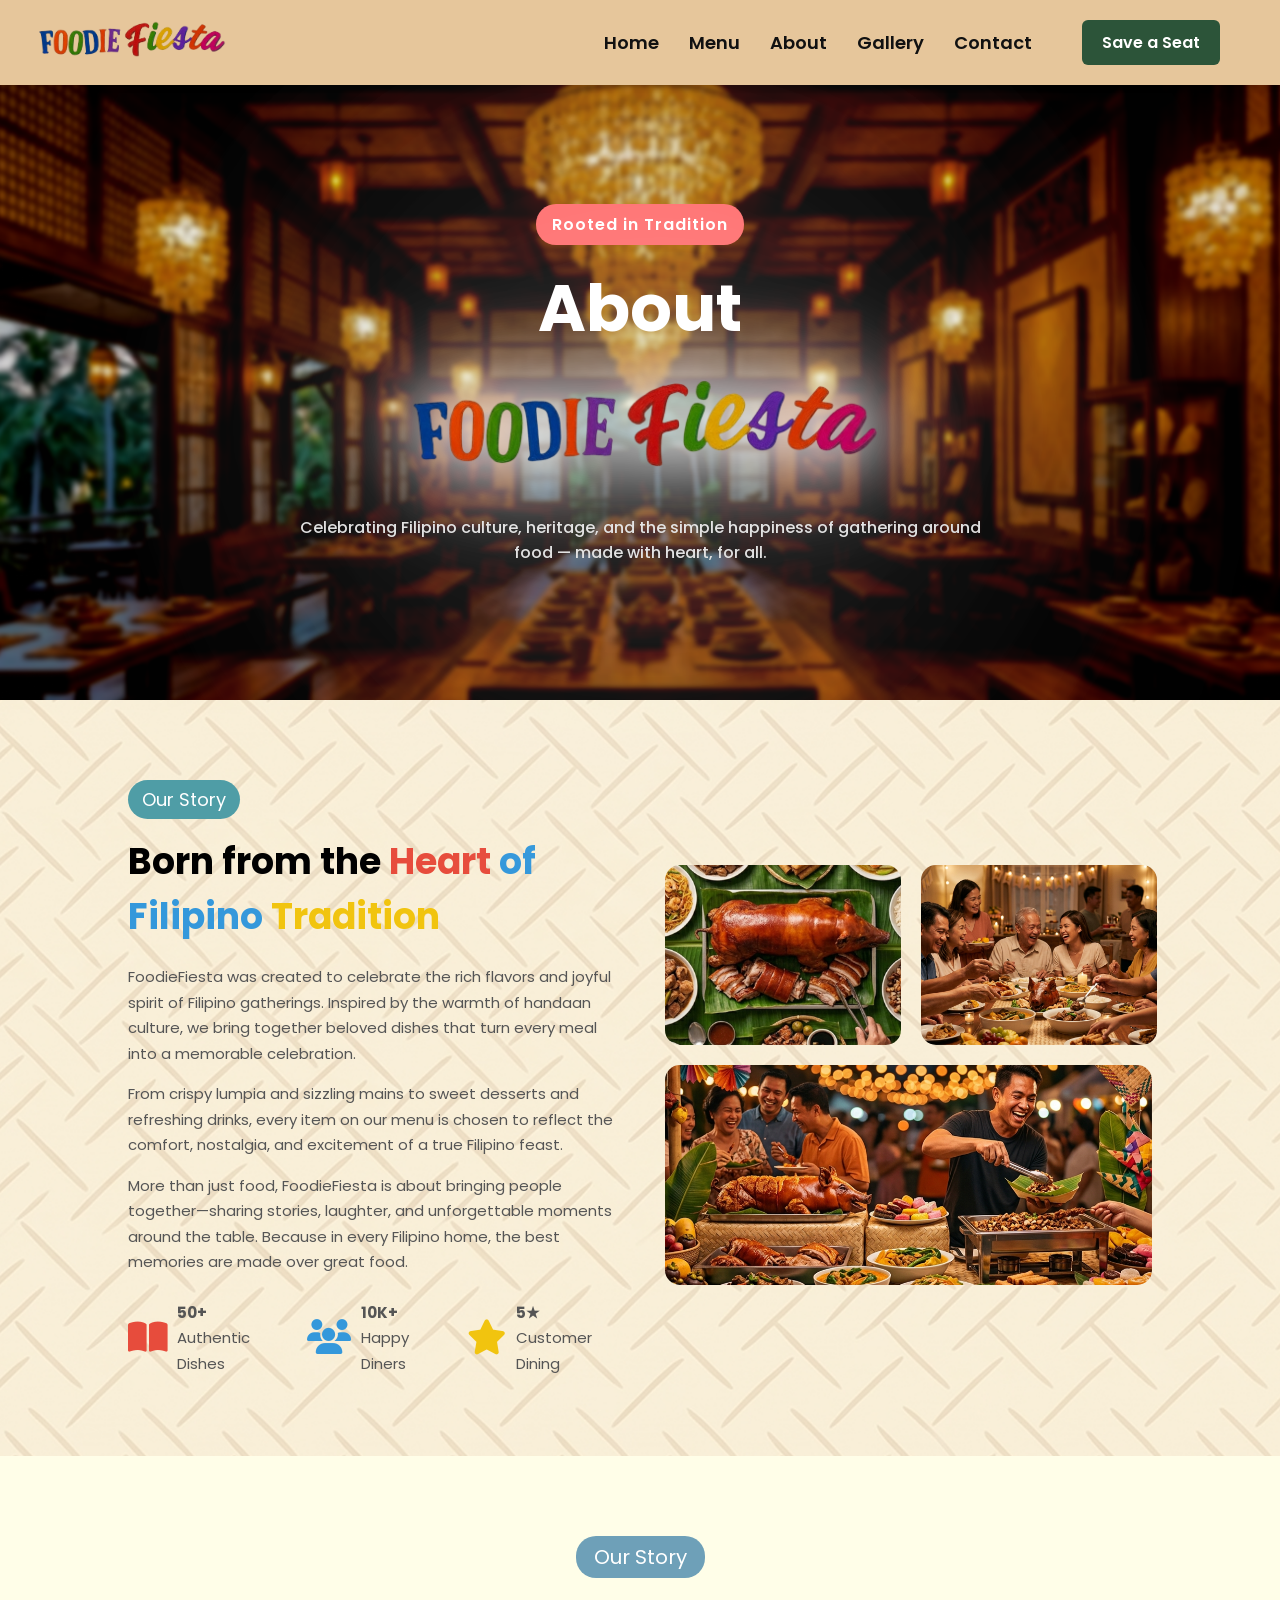
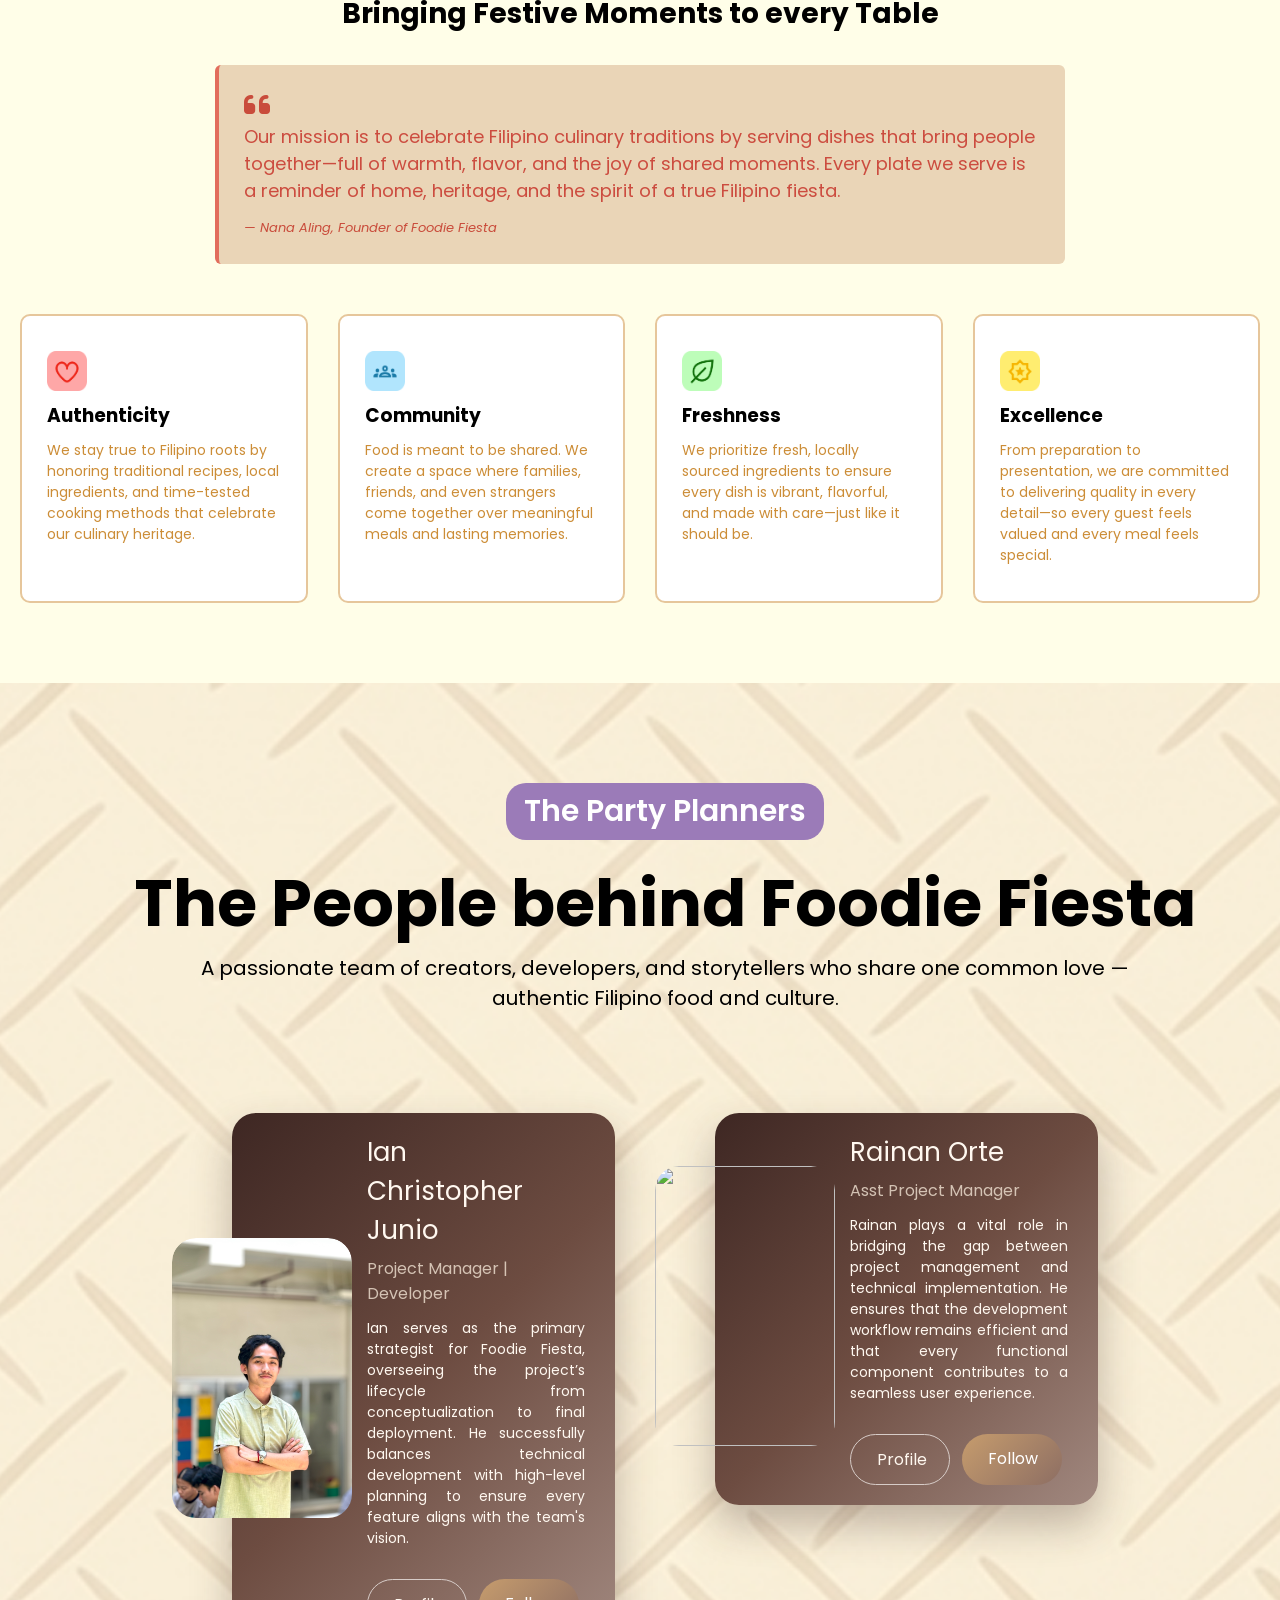
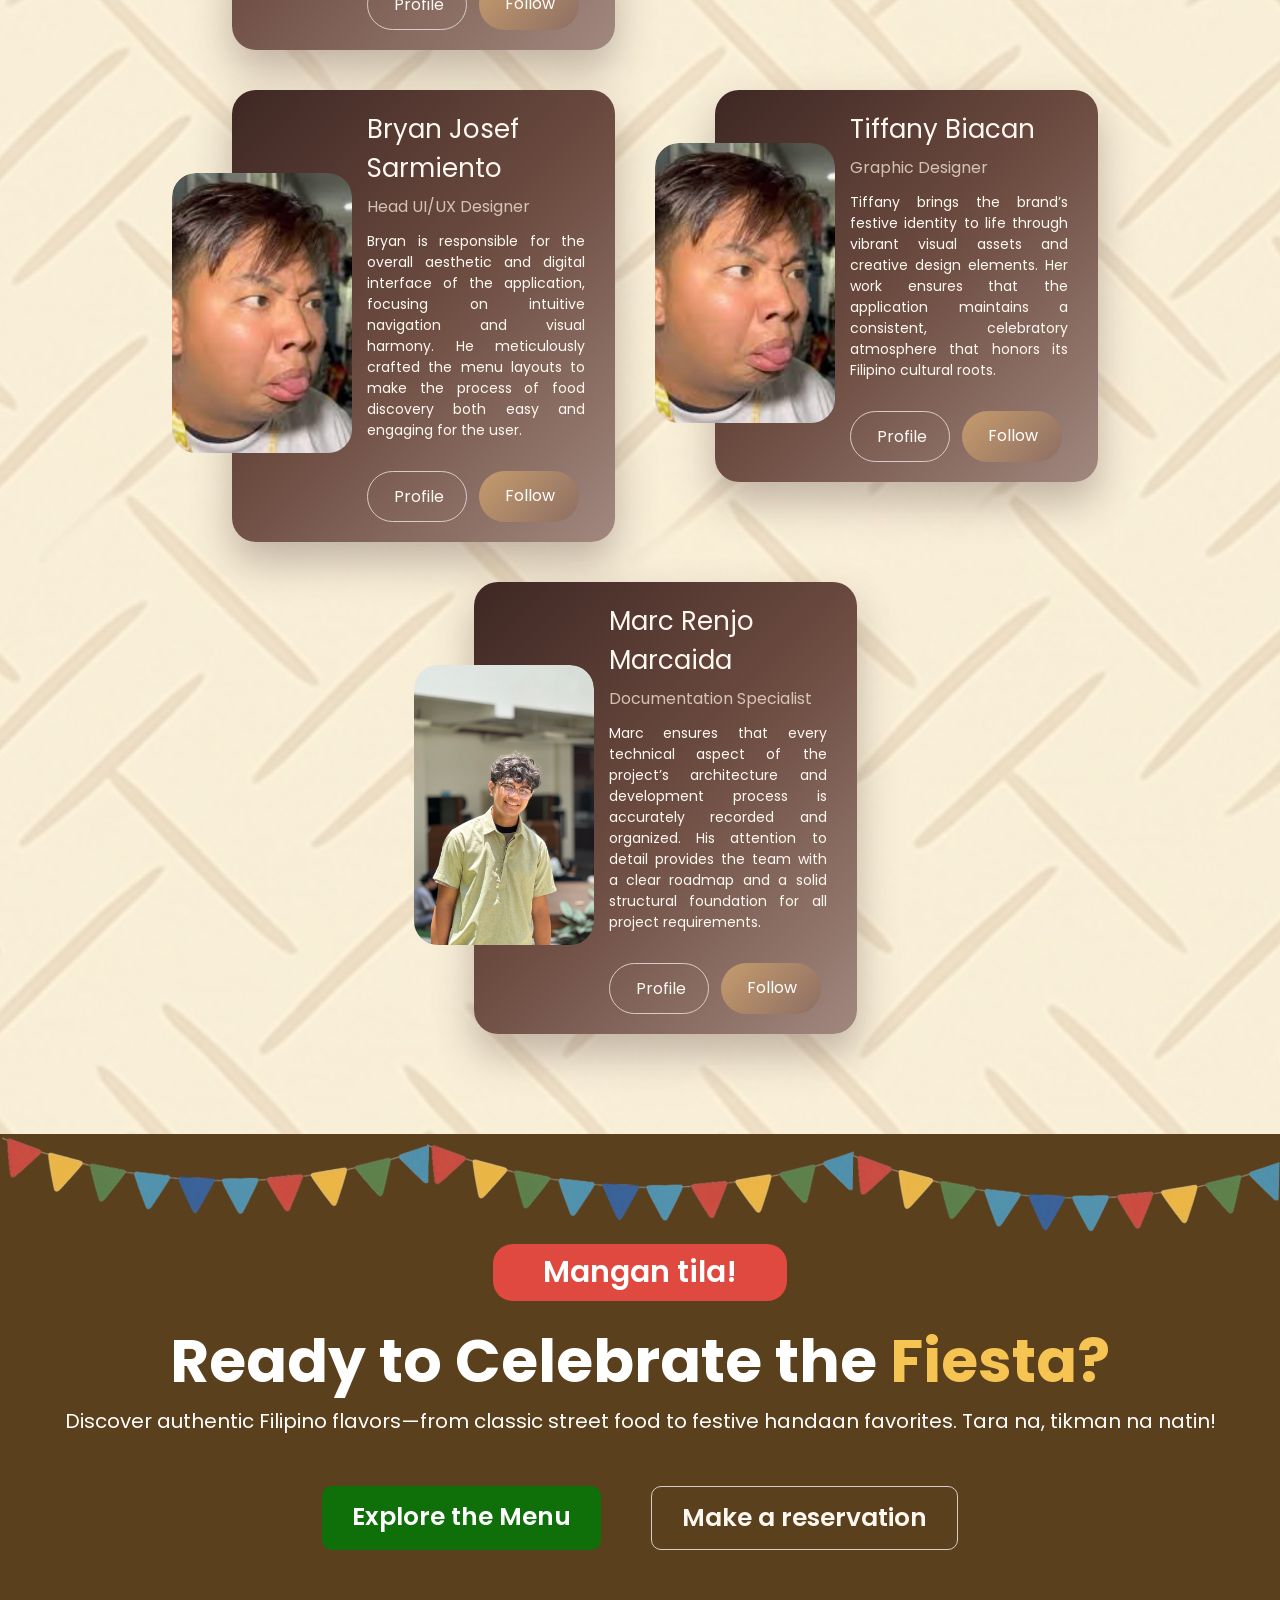
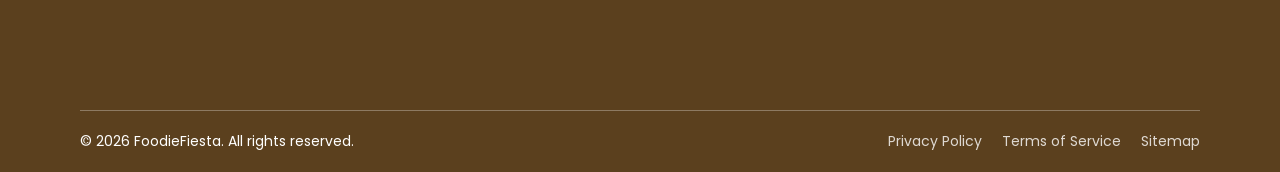
==== commit d0b26aca: "add pic" ====
--- a/about.html
+++ b/about.html
@@ -167,7 +167,7 @@
         <div class="team-card-container">
             <div class="card">
                 <div class="img-container">
-                    <img src="assets/images/about/team/haha.png" alt="">
+                    <img src="assets/images/about/team/ian.JPG" alt="">
                 </div>
 
                 <div class="card-content">
@@ -187,7 +187,7 @@
 
             <div class="card">
                 <div class="img-container">
-                    <img src="assets/images/about/team/rainan.jpg" alt="">
+                    <img src="assets/images/about/team/rainan.JPG" alt="">
                 </div>
 
                 <div class="card-content">
@@ -219,8 +219,8 @@
                         make the process of food discovery both easy and engaging for the user.
                     </p>
                     <div class="buttons">
-                        <a href="">Profile</a>
-                        <a href="" class="primary">Follow</a>
+                        <a href="https://bryanjosefsarmiento-sudo.github.io/Portfolio/" target="_blank">Profile</a>
+                        <a href="https://www.facebook.com/bryn.1427" target="_blank" class="primary">Follow</a>
                     </div>
                 </div>
             </div>
@@ -239,15 +239,15 @@
                         atmosphere that honors its Filipino cultural roots.
                     </p>
                     <div class="buttons">
-                        <a href="">Profile</a>
-                        <a href="" class="primary">Follow</a>
-                    </div>
-                </div>
-            </div>
-
-            <div class="card">
-                <div class="img-container">
-                    <img src="assets/images/about/team/haha.png" alt="">
+                        <a href="" target="_blank">Profile</a>
+                        <a href="https://www.facebook.com/tiffany.bcn" target="_blank" class="primary">Follow</a>
+                    </div>
+                </div>
+            </div>
+
+            <div class="card">
+                <div class="img-container">
+                    <img src="assets/images/about/team/renjo.JPG" alt="">
                 </div>
 
                 <div class="card-content">
--- a/about.css
+++ b/about.css
@@ -77,13 +77,13 @@
     color: #fff;
     padding: 6px 14px;
     border-radius: 20px;
-    font-size: 25px;
+    font-size: 18px;
     display: inline-block;
     margin-bottom: 15px;
 }
 
 .about-story-text h2 {
-    font-size: 40px;
+    font-size: 36px;
     font-weight: 700;
     margin-bottom: 20px;
 }
@@ -101,7 +101,7 @@
 }
 
 .about-story-text p {
-    font-size: 20px;
+    font-size: 15px;
     color: #555;
     line-height: 1.7;
     margin-bottom: 15px;
@@ -120,7 +120,7 @@
 }
 
 .about-story-icon i {
-    font-size: 50px;
+    font-size: 35px;
 }
 
 .about-story-icon .icon1 i {
@@ -137,7 +137,7 @@
 
 .about-story-icon p {
     margin: 0;
-    font-size: 18px;
+    font-size: 15px;
 }
 
 .about-story-icon span {
@@ -471,7 +471,7 @@
 
 
 .team-card-container .card::before {
-
+    pointer-events: none;
     opacity: 0;
     transform: translateY(100px);
     transition: 0.5s ease;
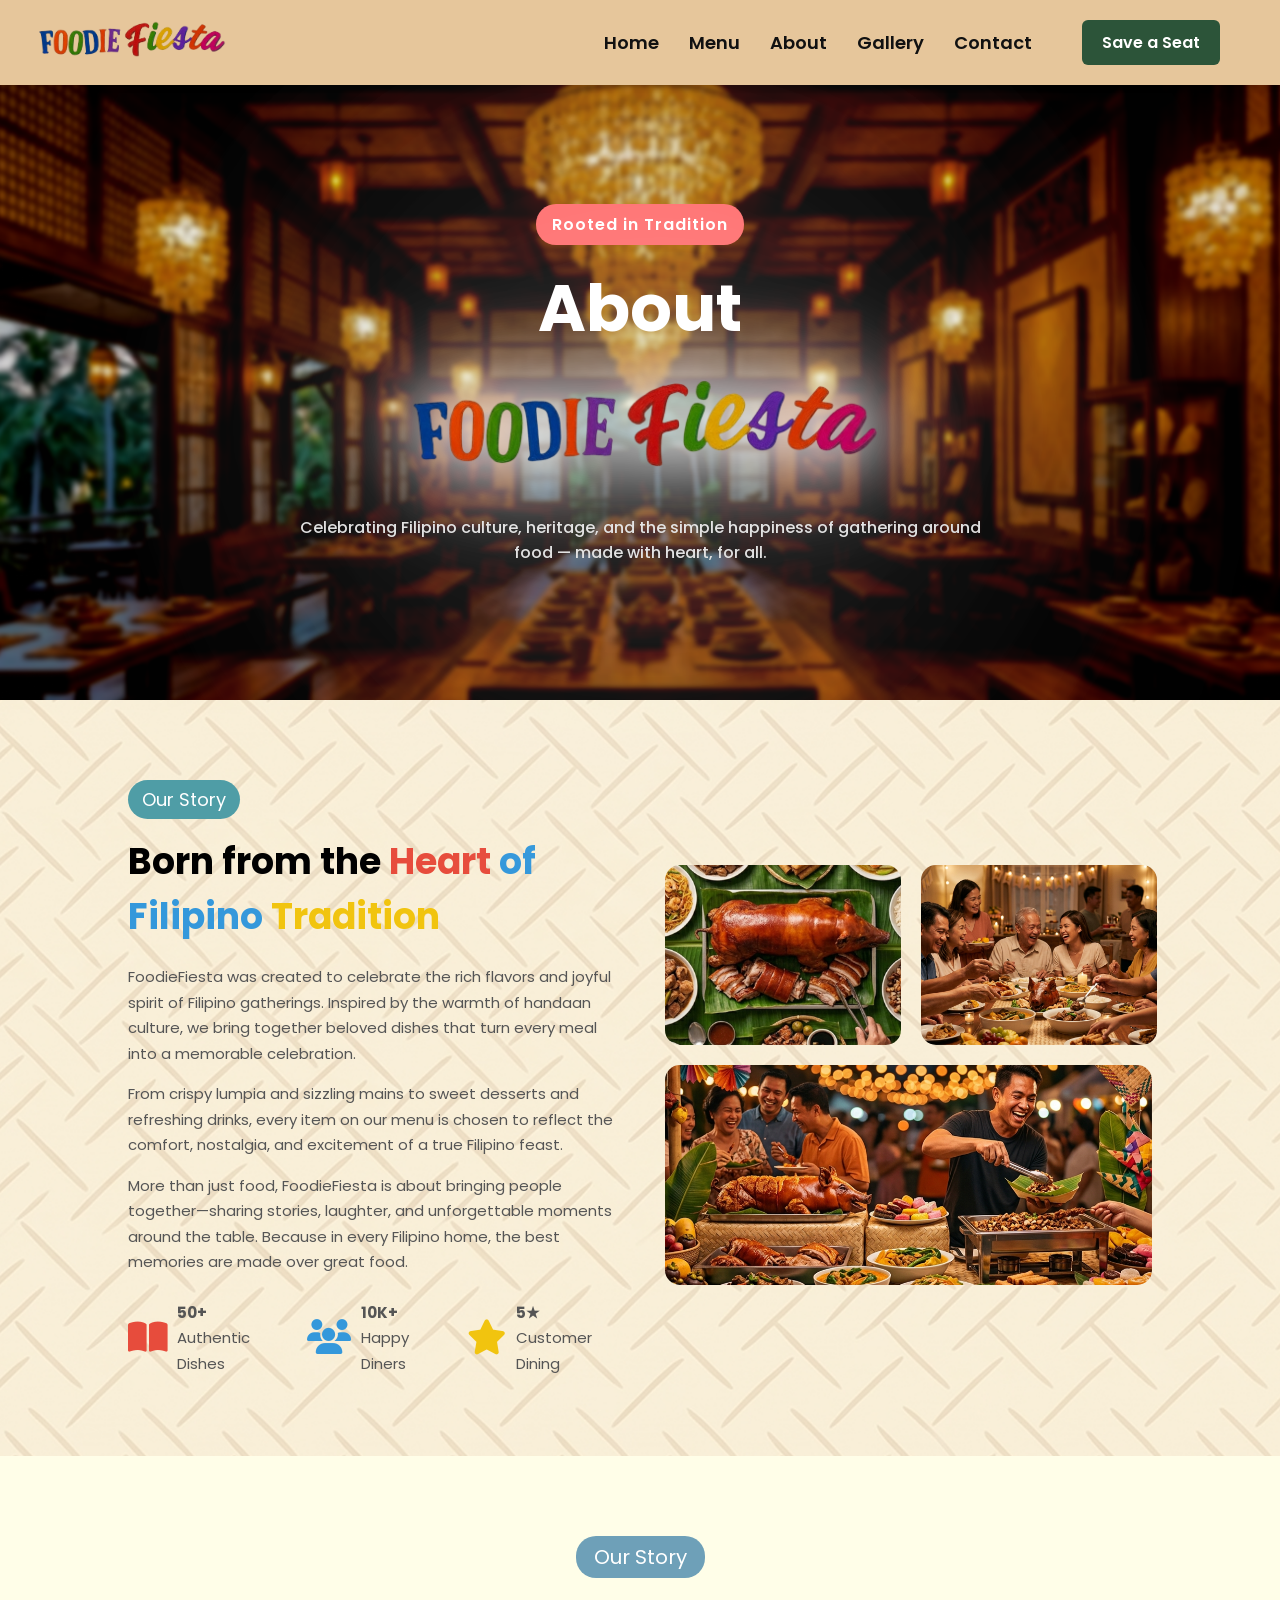
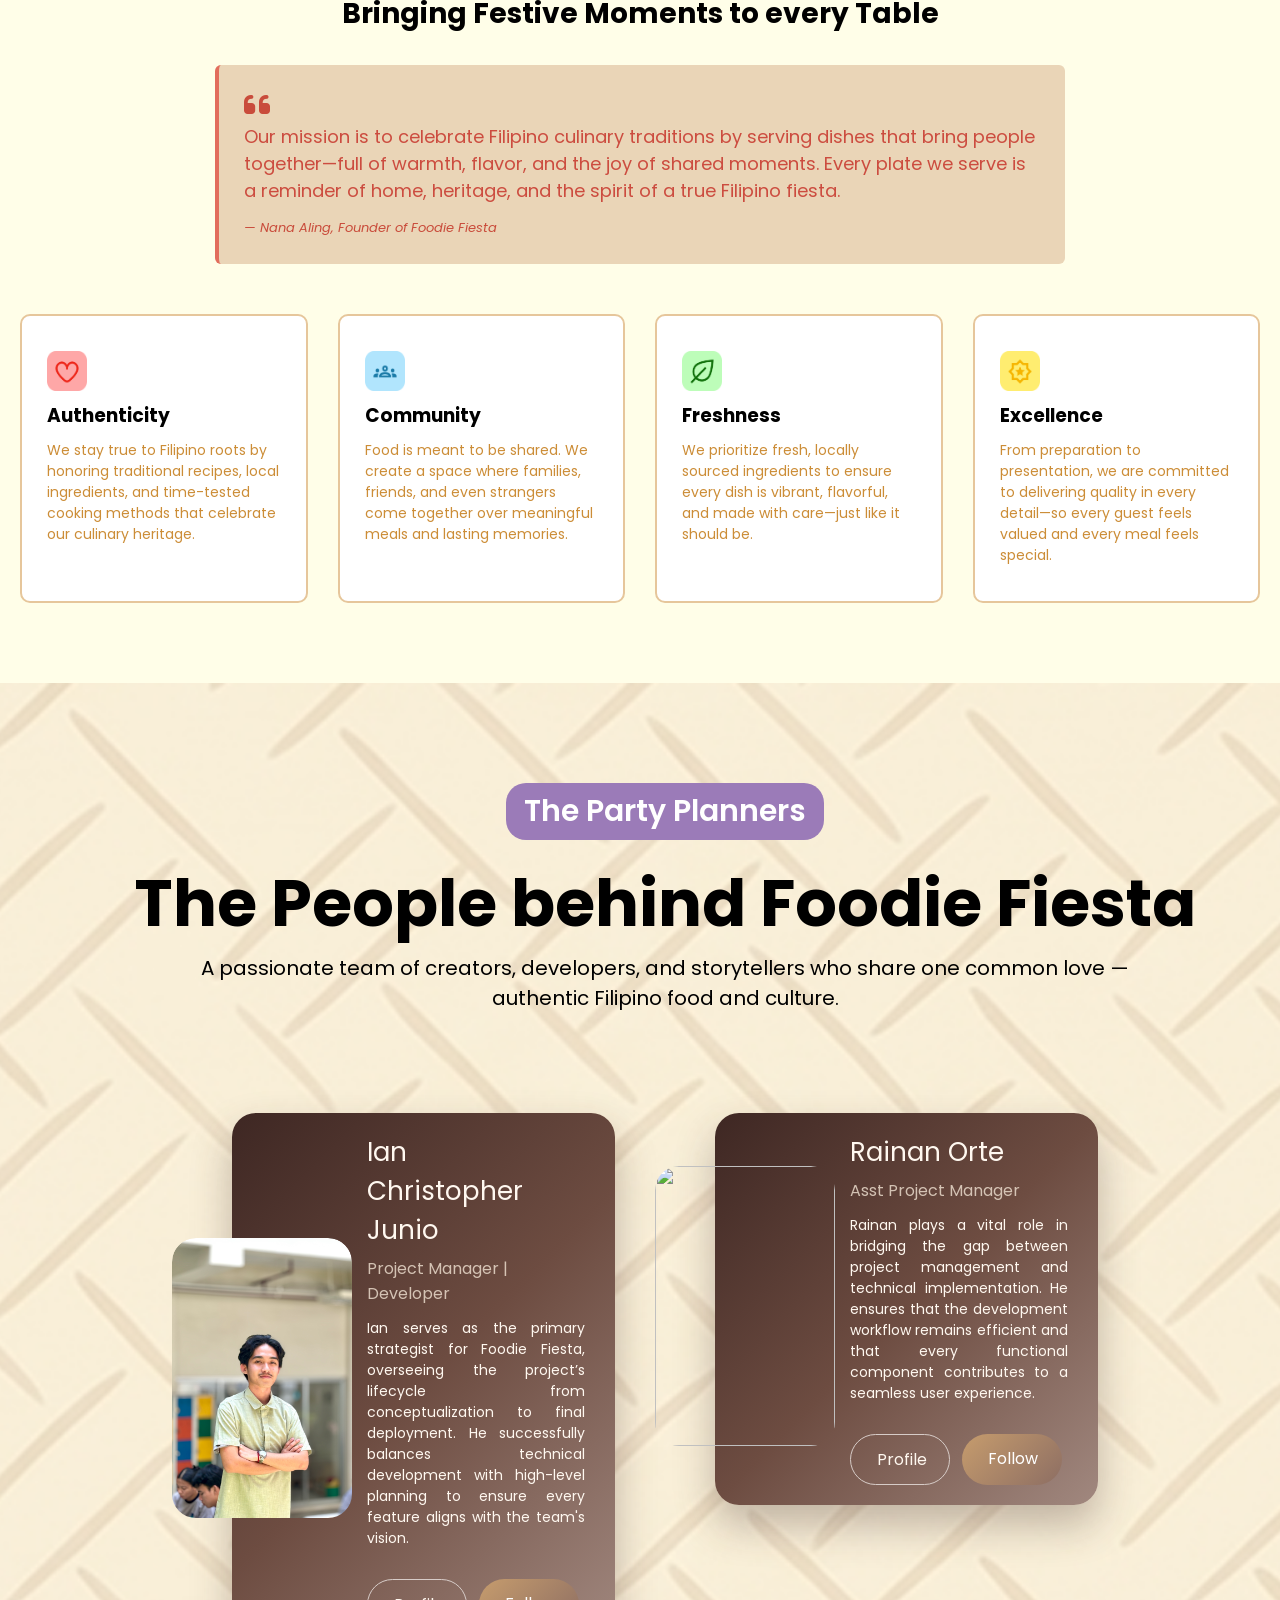
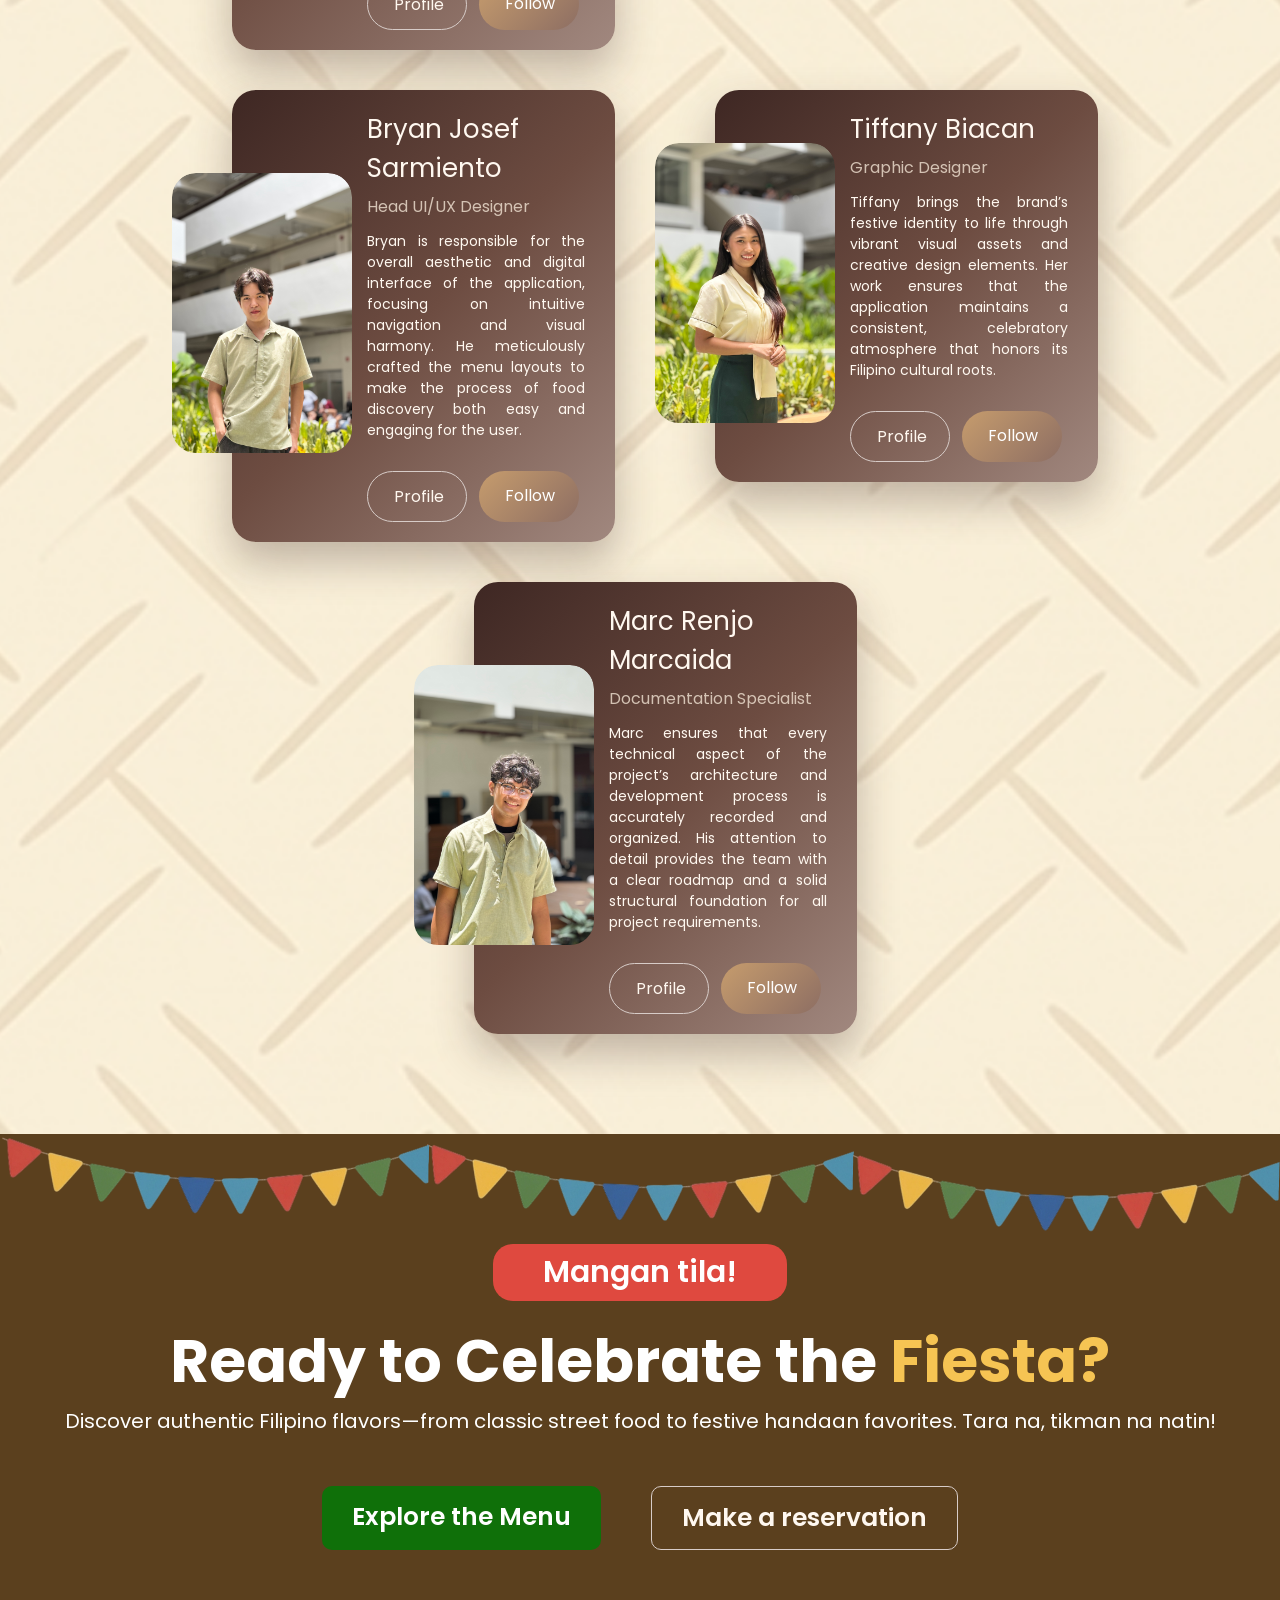
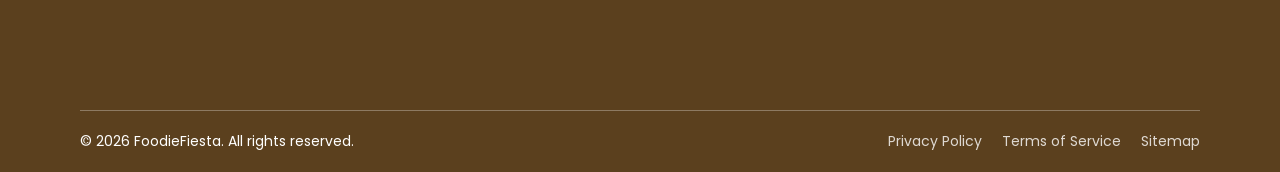
==== commit 2b5a22ee: "complete team pic" ====
--- a/about.html
+++ b/about.html
@@ -207,7 +207,7 @@
 
             <div class="card">
                 <div class="img-container">
-                    <img src="assets/images/about/team/haha.png" alt="">
+                    <img src="assets/images/about/team/bryan.JPG" alt="">
                 </div>
 
                 <div class="card-content">
@@ -227,7 +227,7 @@
 
             <div class="card">
                 <div class="img-container">
-                    <img src="assets/images/about/team/haha.png" alt="">
+                    <img src="assets/images/about/team/tiff.JPG" alt="">
                 </div>
 
                 <div class="card-content">
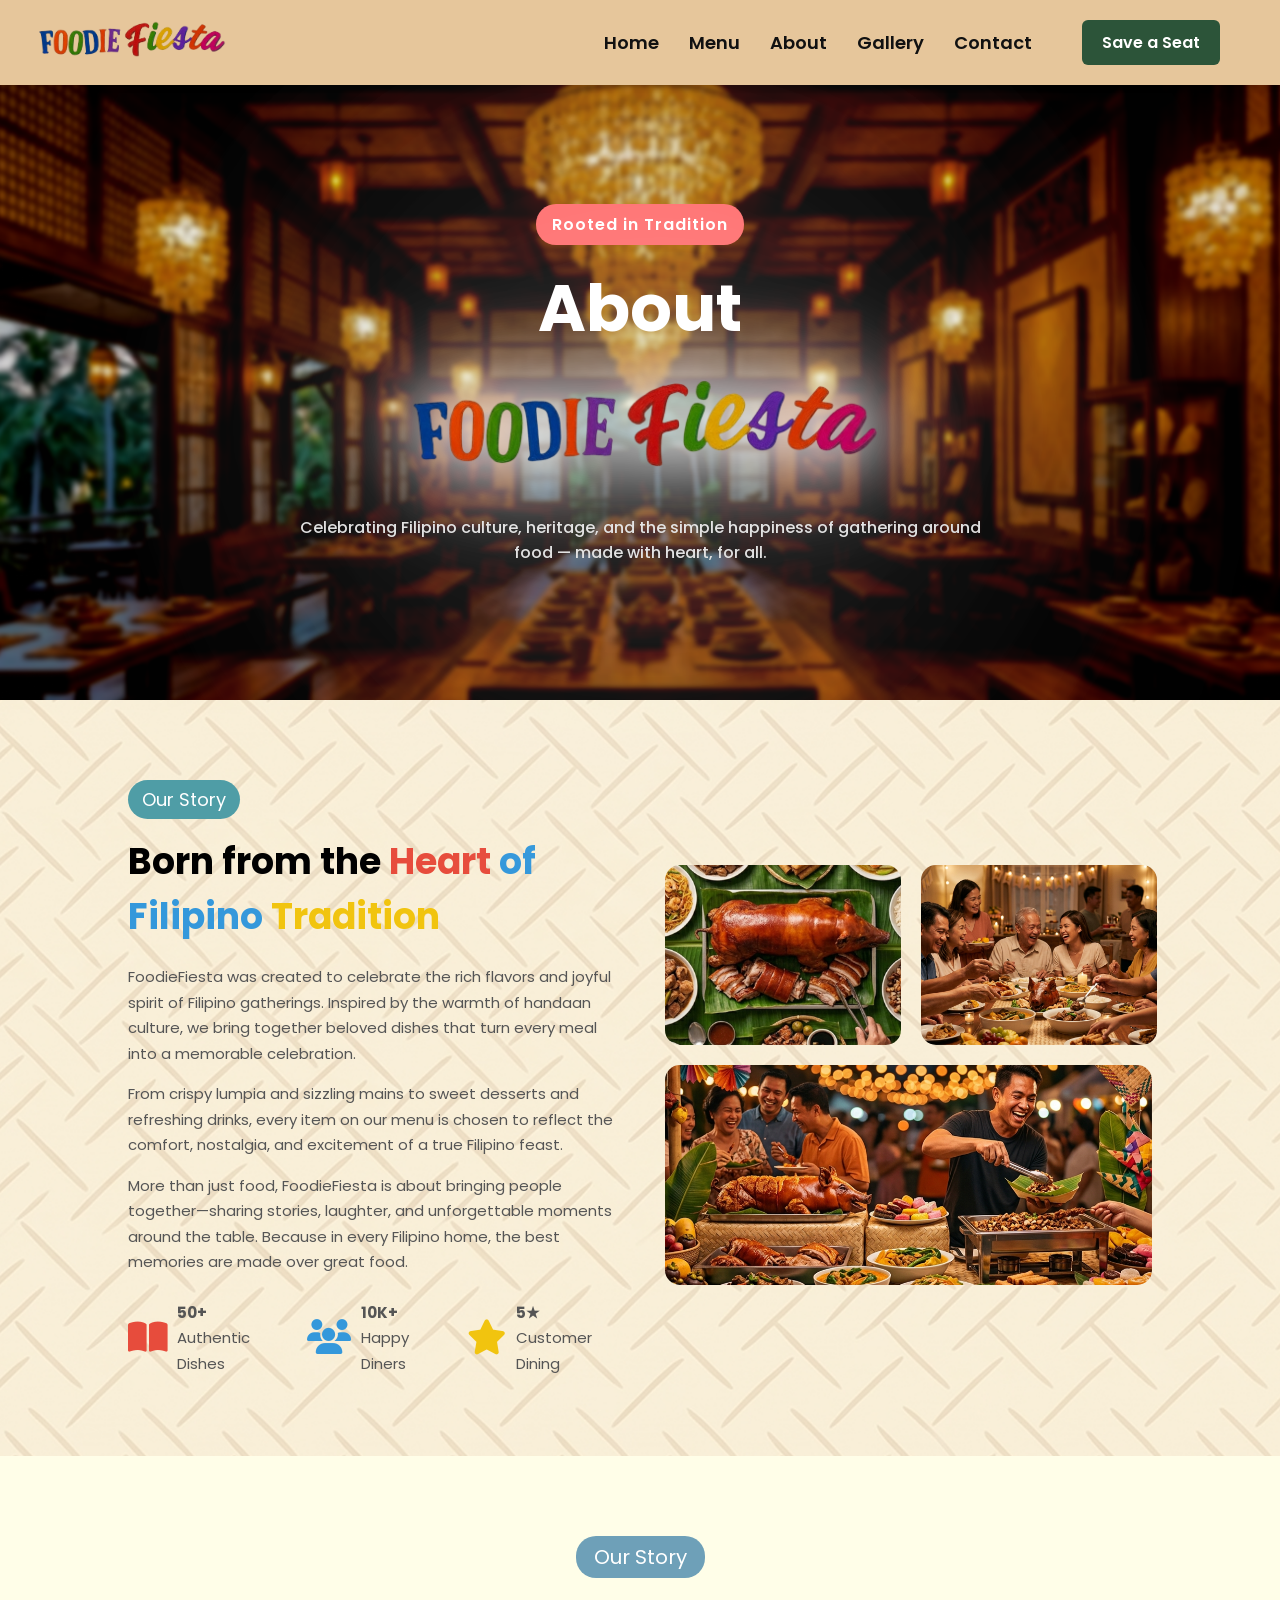
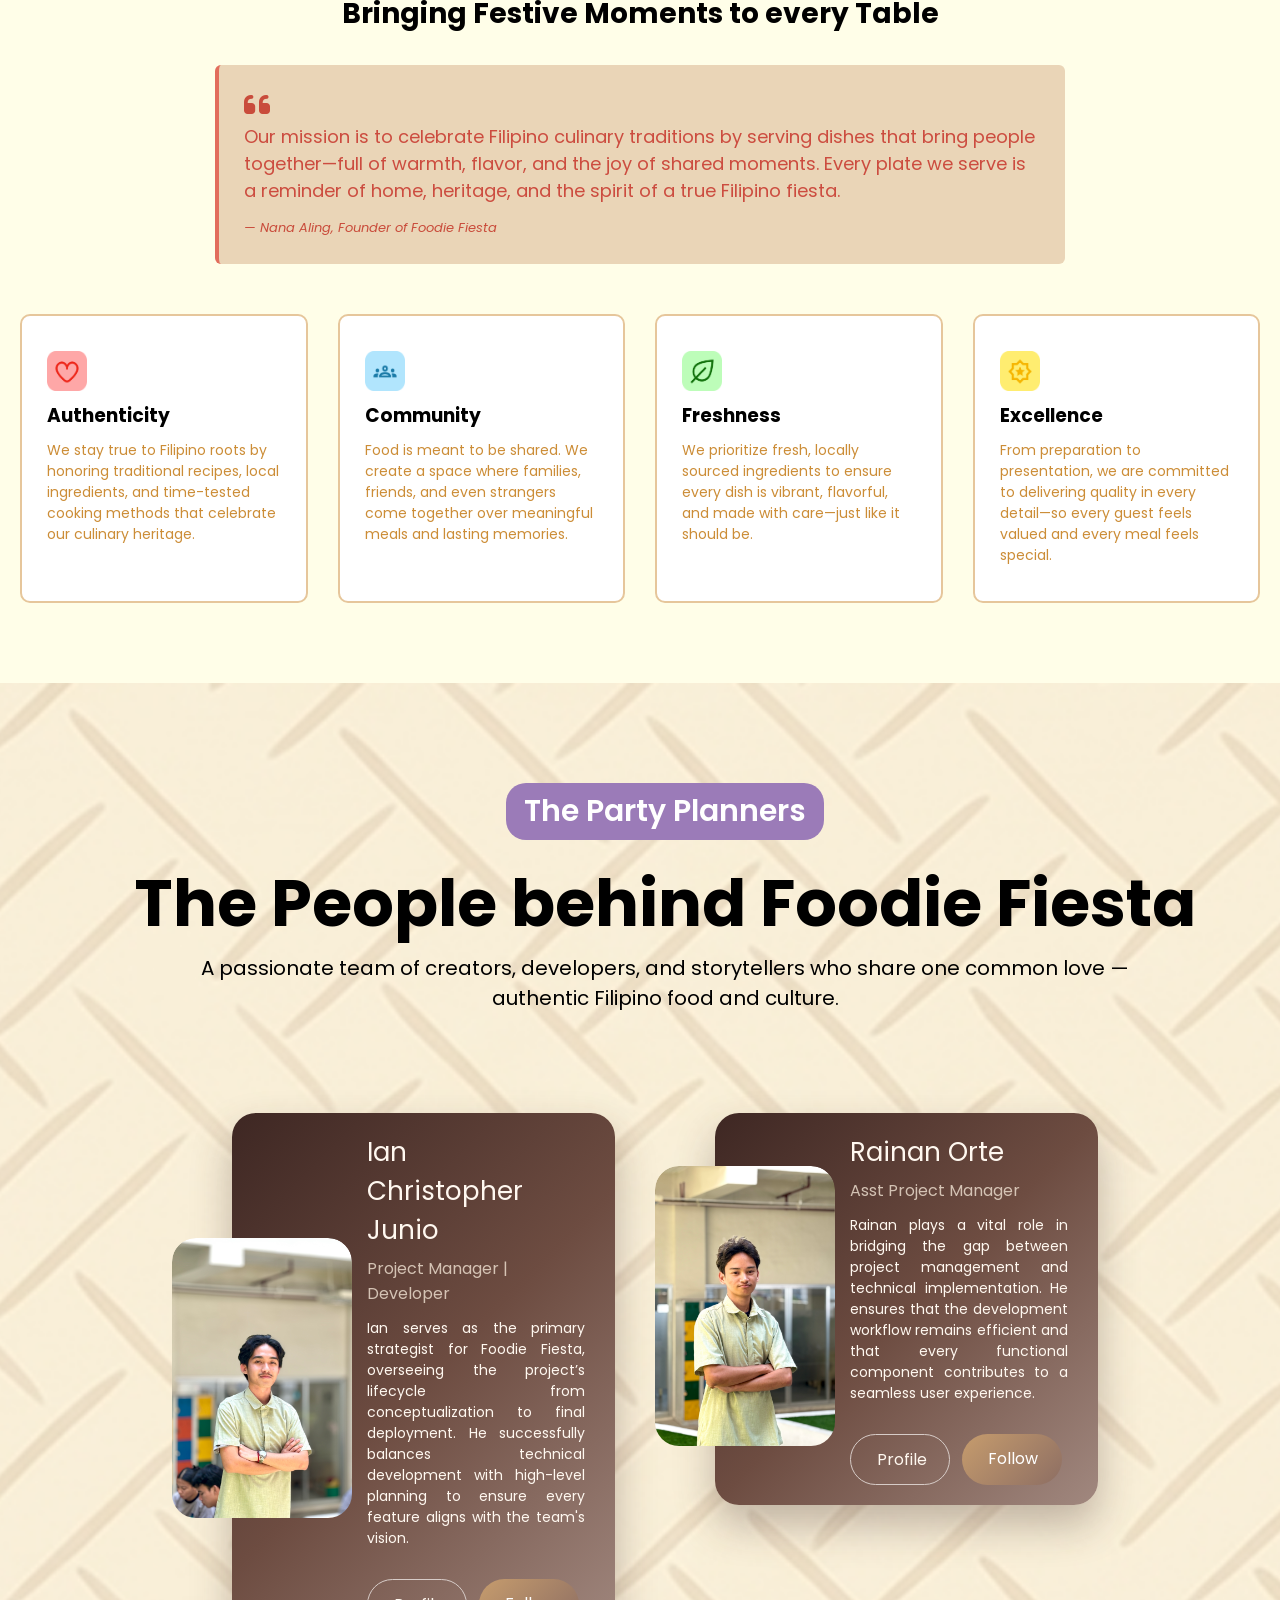
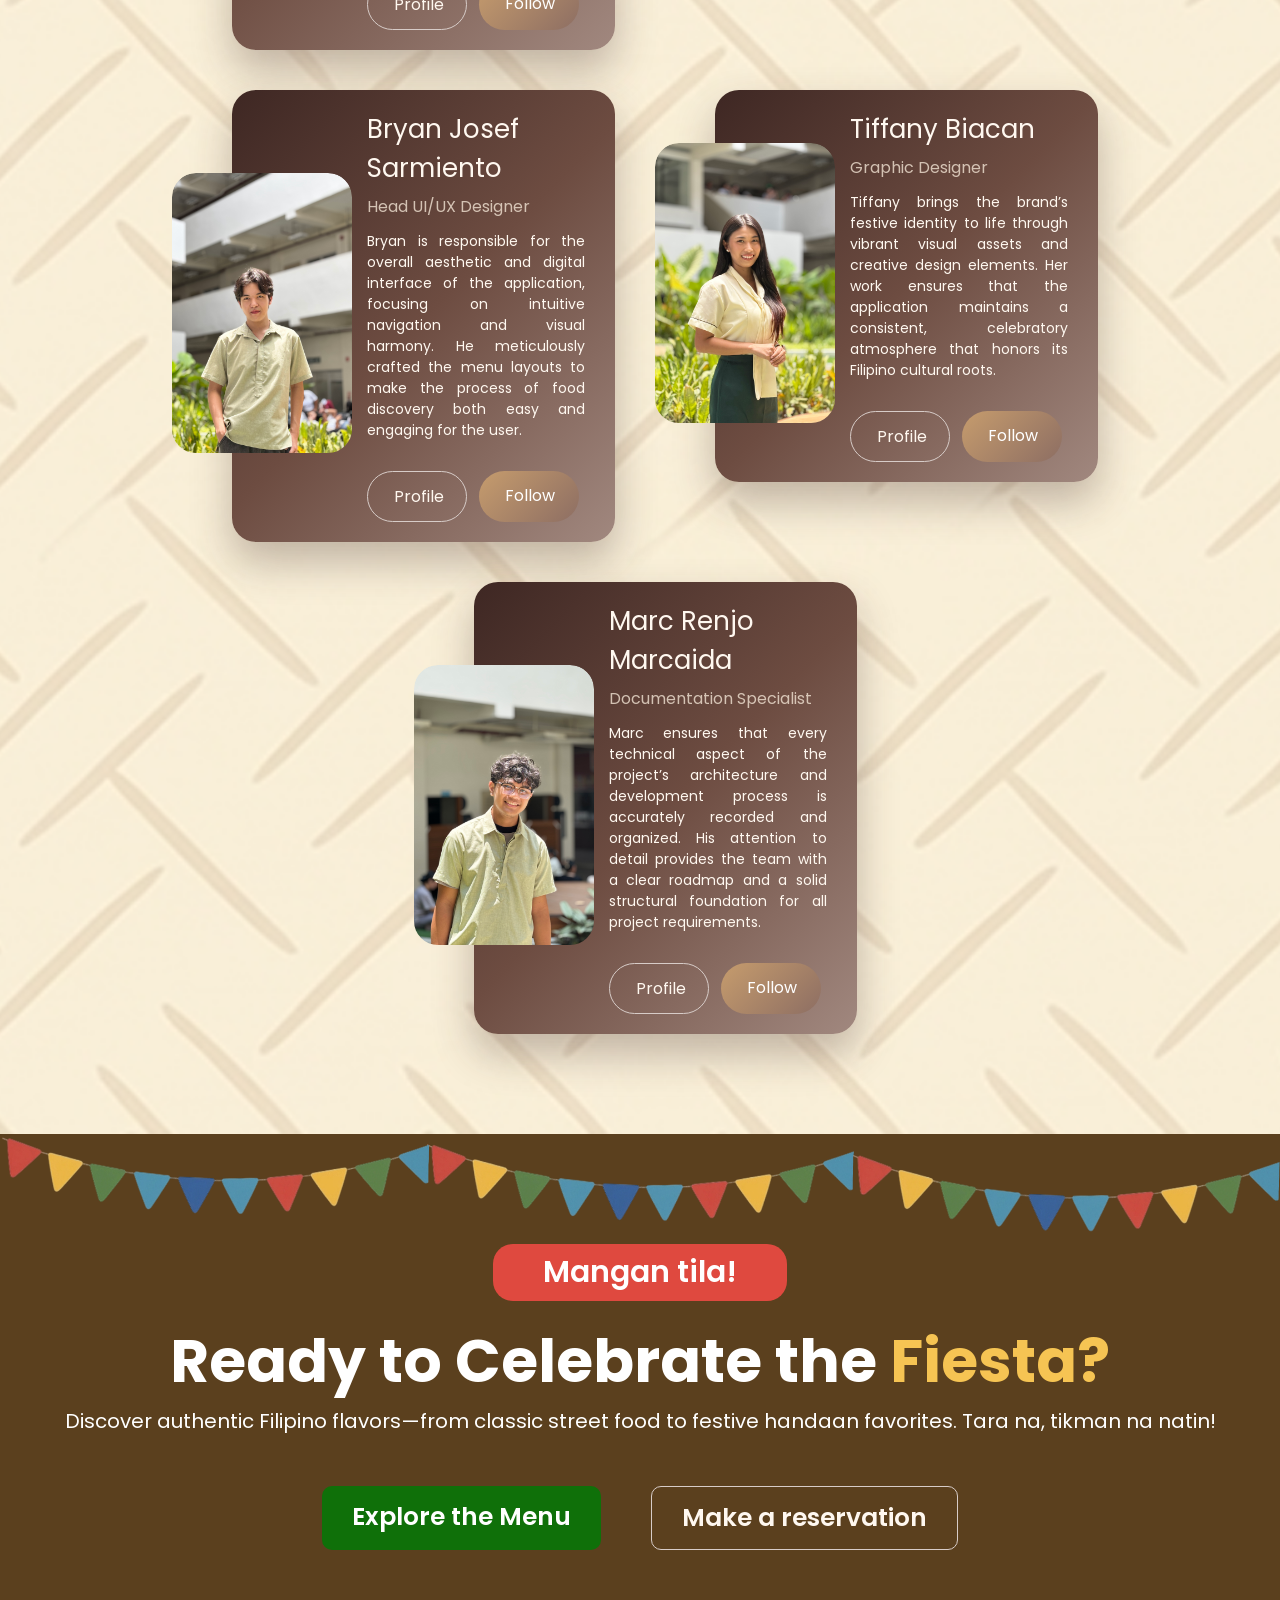
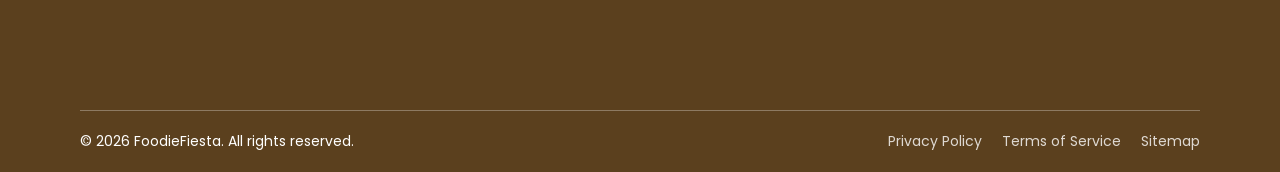
==== commit 6ea1142a: "follow back daw tiff sabi ni nash" ====
--- a/about.html
+++ b/about.html
@@ -187,7 +187,7 @@
 
             <div class="card">
                 <div class="img-container">
-                    <img src="assets/images/about/team/rainan.JPG" alt="">
+                    <img src="assets/images/about/team/rai.JPG" alt="">
                 </div>
 
                 <div class="card-content">
